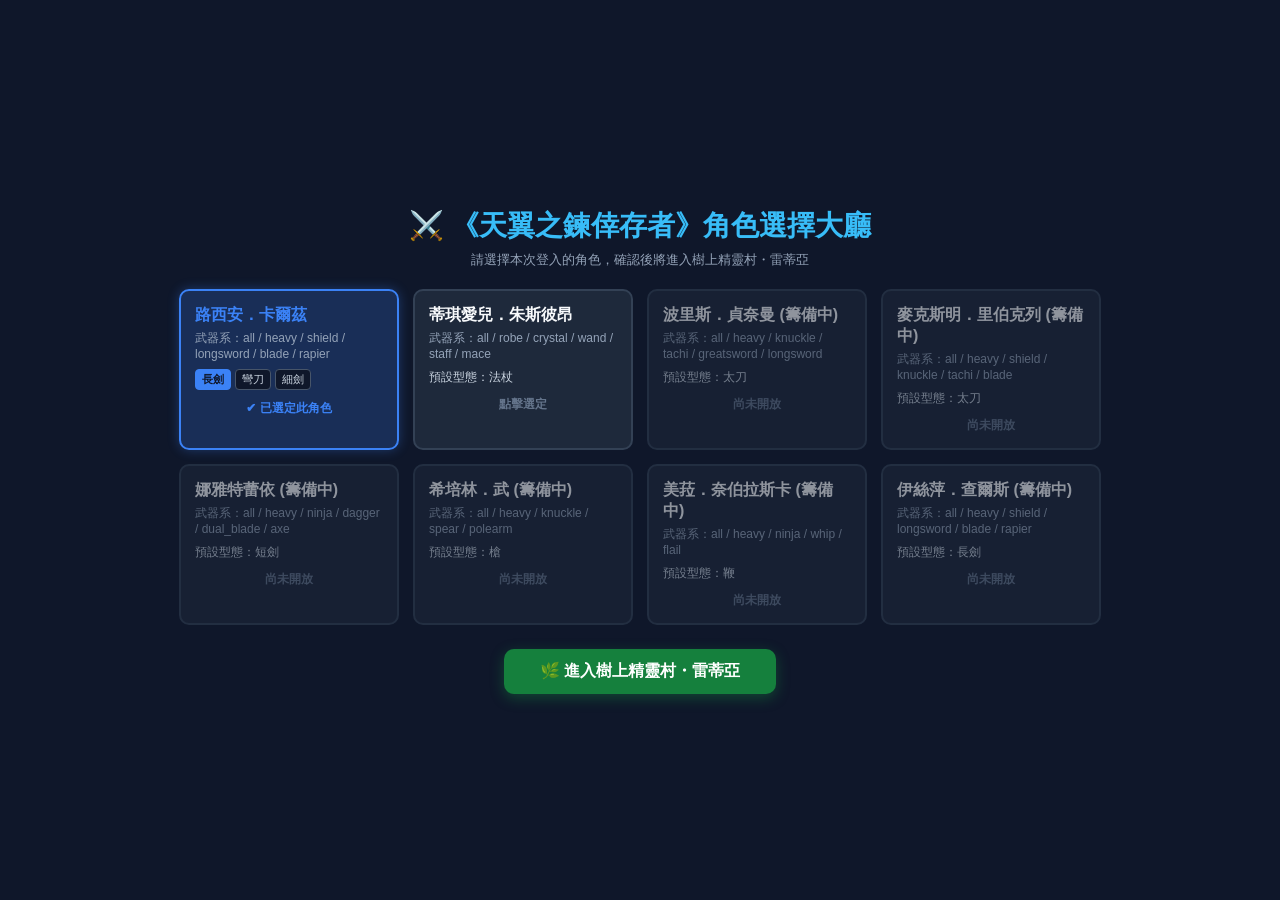
==== index.html @ c891e2d1 "feat(v3.1): 雷蒂亞NPC正名對齊、背包排序與販賣、BGM輪播及DOT修復" ====
<!DOCTYPE html>
<html lang="zh-Hant">
<head>
  <meta charset="UTF-8" />
  <meta name="viewport" content="width=device-width, initial-scale=1.0" />
  <title>天翼之鍊倖存者</title>
  <style>
    * { box-sizing: border-box; margin: 0; padding: 0; font-family: "Microsoft JhengHei", sans-serif; user-select: none; }
    body { background: #0f172a; color: #f8fafc; overflow: hidden; }
    canvas { display: block; }
    #hud { position: fixed; top: 12px; left: 12px; right: 12px; display: flex; justify-content: space-between; pointer-events: none; z-index: 10; }
    .hud-box { background: rgba(15, 23, 42, 0.85); border: 1px solid #475569; border-radius: 10px; padding: 8px 12px; }
    #banner { position: fixed; top: 82px; left: 50%; transform: translateX(-50%); background: rgba(180, 83, 9, 0.94); border: 2px solid #facc15; padding: 8px 20px; border-radius: 999px; font-weight: bold; display: none; z-index: 15; }
    .modal { position: fixed; inset: 0; background: rgba(2, 6, 23, 0.86); display: none; align-items: center; justify-content: center; z-index: 30; }
    .panel { background: #1e293b; border: 2px solid #eab308; border-radius: 14px; padding: 18px; width: min(1040px, 95vw); max-height: 92vh; overflow-y: auto; }
    .lobby-grid { display: grid; grid-template-columns: 1fr 1.15fr 1.15fr; gap: 12px; margin-top: 12px; }
    .lobby-col { background: rgba(15, 23, 42, 0.72); border: 1px solid #334155; border-radius: 10px; padding: 10px; max-height: 58vh; overflow-y: auto; }
    .stat-row, .eq-slot, .bag-item { display: flex; justify-content: space-between; align-items: center; padding: 5px 8px; margin-bottom: 5px; background: rgba(30, 41, 59, 0.8); border-radius: 6px; font-size: 13px; }
    .stat-btn { background: #38bdf8; color: #0f172a; border: none; border-radius: 4px; width: 24px; height: 22px; font-weight: bold; cursor: pointer; }
    .stat-btn:disabled { opacity: 0.35; cursor: not-allowed; }
    .card-grid { display: grid; grid-template-columns: repeat(3, 1fr); gap: 12px; margin-top: 14px; }
    .card { background: #0f172a; border: 2px solid #475569; border-radius: 12px; padding: 14px; cursor: pointer; transition: 0.15s; }
    .card:hover { border-color: #facc15; transform: translateY(-3px); }
    .card-key { font-size: 11px; color: #facc15; margin-bottom: 4px; }
    .card-title { font-size: 15px; font-weight: bold; color: #fef08a; margin-bottom: 6px; }
    .card-desc { font-size: 12px; color: #cbd5e1; line-height: 1.5; }
    .card-tag { margin-top: 8px; font-size: 11px; color: #38bdf8; }
    .status-grid { display: grid; grid-template-columns: minmax(0, 1fr) minmax(0, 1fr); gap: 12px; margin-top: 10px; }
    .status-sec { background: rgba(15, 23, 42, 0.78); border: 1px solid #334155; border-radius: 10px; padding: 10px; font-size: 13px; line-height: 1.6; min-width: 0; overflow: hidden; }
  </style>
</head>
<body>
    <!-- ==================== 1. 登入與角色選擇頁面 (town/login.js) ==================== -->
<div id="login-select-view" style="display:none;position:fixed;inset:0;background:#0f172a;z-index:900;flex-direction:column;align-items:center;justify-content:center;color:#f8fafc;">
  <h1 style="font-size:28px;color:#38bdf8;margin-bottom:6px;">⚔️ 《天翼之鍊倖存者》角色選擇大廳</h1>
  <p style="font-size:13px;color:#94a3b8;margin-bottom:20px;">請選擇本次登入的角色，確認後將進入樹上精靈村・雷蒂亞</p>
  <div id="login-char-grid" style="display:flex;gap:14px;flex-wrap:wrap;justify-content:center;max-width:960px;"></div>
  <button onclick="confirmEnterTownFromLogin()" style="margin-top:24px;padding:12px 36px;font-size:16px;font-weight:bold;background:#15803d;color:#fff;border:none;border-radius:10px;cursor:pointer;box-shadow:0 4px 14px rgba(21,128,61,0.45);">
      🌿 進入樹上精靈村・雷蒂亞
  </button>
</div>

<!-- ==================== 2. 樹上精靈村・雷蒂亞互動舞台 (town/town.js) ==================== -->
<div id="town-clad-view" style="display:none;position:fixed;inset:0;background:#0b1120;z-index:850;flex-direction:column;align-items:center;justify-content:center;">
  <div id="town-header-status" style="width:100%;max-width:1280px;padding:10px 16px;background:#1e293b;border-bottom:1px solid #334155;color:#f8fafc;font-size:14px;display:flex;align-items:center;flex-wrap:wrap;"></div>
  <canvas id="town-canvas" width="1280" height="820" style="width:100%;max-width:1280px;max-height:calc(100vh - 52px);background:#14281d;border:1px solid #334155;cursor:pointer;"></canvas>
</div>

<!-- ==================== 3. 傳送門：雙欄關卡出征與難度選擇頁面 (town/stage_select.js) ==================== -->
<div id="stage-select-view" style="display:none;position:fixed;inset:0;background:rgba(9,13,26,0.92);z-index:880;flex-direction:column;align-items:center;justify-content:center;color:#f8fafc;padding:16px;">
  <div style="width:100%;max-width:980px;background:#1e293b;border:2px solid #38bdf8;border-radius:14px;padding:18px;box-shadow:0 12px 36px rgba(0,0,0,0.65);">
      <div style="display:flex;justify-content:space-between;align-items:center;border-bottom:1px solid #334155;padding-bottom:10px;margin-bottom:12px;">
          <div style="display:flex;align-items:center;gap:12px;">
              <h2 style="margin:0;font-size:20px;color:#38bdf8;">🌌 雷蒂亞精靈傳送門 — 遠征地圖</h2>
              <span id="stage-player-summary" style="font-size:13px;color:#cbd5e1;background:#0f172a;padding:4px 12px;border-radius:99px;border:1px solid #334155;"></span>
          </div>
          <button onclick="closeStageSelectPage()" style="padding:6px 14px;background:#334155;color:#fff;border:none;border-radius:8px;cursor:pointer;font-weight:bold;">⬅ 返回雷蒂亞村莊</button>
      </div>
      <div style="display:flex;gap:16px;min-height:440px;max-height:74vh;">
          <!-- 左側：關卡清單 -->
          <div id="stage-cards-container" style="width:300px;flex-shrink:0;display:flex;flex-direction:column;gap:8px;overflow-y:auto;padding-right:4px;"></div>
          <!-- 右側：關卡詳細情報與 4 階難度按鈕 -->
          <div id="stage-detail-panel" style="flex:1;background:#0f172a;border:1px solid #334155;border-radius:12px;padding:16px;display:flex;flex-direction:column;justify-content:space-between;overflow-y:auto;"></div>
      </div>
  </div>
</div>

<!-- ==================== 4. 通用 NPC 互動視窗容器 (npc/npc_*.js 共用) ==================== -->
<div id="npc-modal-overlay" style="display:none;position:fixed;inset:0;background:rgba(0,0,0,0.72);z-index:950;align-items:center;justify-content:center;padding:16px;">
  <div id="npc-modal-box" style="width:100%;max-width:720px;background:#0f172a;border:2px solid #facc15;border-radius:12px;padding:18px;color:#f8fafc;box-shadow:0 10px 30px rgba(0,0,0,0.6);"></div>
</div>

  <canvas id="gameCanvas"></canvas>
  <div id="hud">
    <div class="hud-box"></div>
    <div class="hud-box" style="text-align:right;font-size:13px;line-height:1.5;">
      <div id="timeText" style="font-size:18px;font-weight:bold;color:#fde047;">00:00</div>
      <div>擊殺：<strong id="killText">0</strong> ｜ 連擊：<strong id="comboText">0</strong></div>
      <div style="font-size:11px;color:#94a3b8;">[ESC/P]角色狀態 [L]升級 [B]精英王 [G]狂暴王 [T]+1分</div>
    </div>
  </div>
  <div id="banner"></div>
  <!-- 卡雷德準備大廳 -->
  <div id="lobbyModal" class="modal" style="display:flex;">
    <div class="panel">
      <h2 style="color:#fde047;text-align:center;">⚔ TW倖存者 — 卡雷德準備大廳（V2.9）</h2>
      <div id="lobbyHeader" style="text-align:center;font-size:13px;color:#cbd5e1;margin-top:6px;"></div>
      <div style="display:flex;flex-wrap:wrap;justify-content:center;gap:6px;margin-top:8px;">
        <button class="stat-btn" style="width:auto;padding:4px 10px;background:#64748b;color:#fff;" onclick="resetStats()">🔄 洗點</button>
        <button class="stat-btn" style="width:auto;padding:4px 10px;" onclick="debugAddExp()">[測試]+1級＆Seed</button>
        <button class="stat-btn" style="width:auto;padding:4px 10px;background:#a855f7;color:#fff;" onclick="debugDropLoot()">[測試]掉落5件裝備</button>
        <button class="stat-btn" style="width:auto;padding:4px 10px;background:#ef4444;color:#fff;" onclick="hardResetSave()">🗑 重置存檔</button>
        <button class="stat-btn" style="width:auto;padding:4px 10px;background:#facc15;" onclick="debugMaxLv60()">⚡ [測試]一鍵255等</button>
        <button class="stat-btn" style="width:auto;padding:4px 10px;background:#22c55e;" onclick="toggleCharDetailModal(true)">📊 角色詳細資訊</button>
      </div>
      <div class="lobby-grid">
        <div class="lobby-col"><h3 style="color:#38bdf8;margin-bottom:8px;">📊 七大素質配點</h3><div id="statRows"></div></div>
        <div class="lobby-col"><h3 style="color:#4ade80;margin-bottom:8px;">🛡 8 格裝備與紙娃娃</h3><div id="lobbyPreview"></div></div>
        <div class="lobby-col">
          <div style="display:flex;justify-content:space-between;align-items:center;margin-bottom:8px;">
            <h3 style="color:#facc15;">🔍 鑑定工坊與背包</h3>
            <button class="stat-btn" style="width:auto;padding:3px 8px;background:#eab308;" onclick="identifyAllItems()">✨ 一鍵全部鑑定</button>
          </div>
          <div id="bagList"></div>
        </div>
      </div>
      <div style="text-align:center;margin-top:14px;">
        <button class="stat-btn" style="width:220px;height:38px;font-size:16px;background:#ef4444;color:#fff;" onclick="startBattle()">🔥 出發冒險</button>
      </div>
    </div>
  </div>

   <!-- 升級選卡視窗 -->
   <div id="levelModal" class="modal">
    <div class="panel" style="max-width:780px;">
      <h2 style="color:#fde047;text-align:center;">✨ 選擇強化</h2>
      <div id="modalSub" style="text-align:center;font-size:13px;color:#94a3b8;margin-top:4px;">點擊一張卡片，或按鍵盤 1 / 2 / 3</div>
      <div id="cardContainer" class="card-grid"></div>
      <div style="text-align:center;margin-top:14px;">
        <button id="rerollCardBtn" onclick="rerollUpgradeChoices()" style="padding:7px 18px;font-size:13px;font-weight:bold;background:#1e293b;color:#fde047;border:1.5px solid #eab308;border-radius:8px;cursor:pointer;">
          🎲 刷新卡片（30 Seed｜剩餘 3 次）
        </button>
      </div>
    </div>
  </div>

  <!-- 角色詳細資訊視窗 -->
  <div id="charDetailModal" class="modal">
    <div class="panel" style="max-width:760px;">
      <h2 style="color:#fde047;text-align:center;">📊 角色完整素質與公式明細</h2>
      <div id="charDetailContent" class="status-grid"></div>
      <div style="text-align:center;margin-top:12px;">
        <button class="stat-btn" style="width:140px;height:32px;" onclick="toggleCharDetailModal(false)">關閉視窗</button>
      </div>
    </div>
  </div>
  <!-- ESC 暫停狀態面板 -->
  <div id="pauseModal" class="modal">
    <div class="panel" style="max-width:860px;">
      <h2 style="color:#fde047;text-align:center;">⏸ 遊戲暫停 — 角色即時狀態</h2>
      <div id="pauseContent" class="status-grid"></div>
      <div style="text-align:center;margin-top:14px;">
        <button class="stat-btn" style="width:180px;height:34px;background:#22c55e;" onclick="togglePause()">繼續戰鬥 (ESC / P)</button>
      </div>
    </div>
  </div>

  <!-- 結算視窗 -->
  <div id="endModal" class="modal">
    <div class="panel" style="max-width:520px;text-align:center;">
      <h2 id="endTitle" style="color:#fde047;">天翼斷裂</h2>
      <div id="endSummary" style="margin:14px 0;font-size:14px;line-height:1.7;"></div>
      <button class="stat-btn" style="width:160px;height:36px;background:#38bdf8;" onclick="location.reload()">返回準備大廳</button>
    </div>
  </div>

      <!-- ==================== 1. 靜態資料庫 (data/) ==================== -->
      <script src="data/characters.js"></script>
      <script src="data/raw_tw_skills.js"></script>
      <script src="data/town_raidia.js"></script>
      <script src="data/weapons/item_weapon_swords.js"></script>
      <script src="data/weapons/item_weapon_heavy.js"></script>
      <script src="data/weapons/item_weapon_light.js"></script>
      <script src="data/weapons/item_weapon_magic.js"></script>
      <script src="data/weapons/item_weapons.js"></script>
      <script src="data/armors/armor_body.js"></script>
      <script src="data/armors/armor_parts.js"></script>
      <script src="data/armors/armor_sub.js"></script>
      <script src="data/armors/armor_special.js"></script>
      <script src="data/armors/armor_wings.js"></script>
      <script src="data/armors/item_armors.js"></script>
      <script src="data/item_sets.js"></script>
      <script src="data/item_event.js"></script>
      <script src="data/item_consumable.js"></script>
  
      <!-- ==================== 2. 技能卡池資料庫 (skills/) ==================== -->
      <script src="skills/skill_common.js"></script>
      <script src="skills/skill_tichiel.js"></script>
      <script src="skills/skill_lucien.js"></script>
  
      <!-- ==================== 3. 系統引擎層 (systems/) ==================== -->
      <script src="systems/equip.js"></script>
      <script src="systems/ui_battle.js"></script>
  
       <!-- ==================== 4. 局內核心戰鬥與存檔引擎 (core/) ==================== -->
       <script src="core/audio.js"></script>
       <script src="core/save.js"></script>
       <script src="core/resonance.js"></script>
       <script src="core/combat.js"></script>
       <script src="core/skill_exec.js"></script>
       <script src="core/render.js"></script>
       <script src="core/sandbox.js"></script>
       <script src="core/game.js"></script>
   
             <!-- ==================== 5. 局外城鎮、選角、選關與獨立 NPC (town/) ==================== -->
      <script src="town/town.js"></script>
      <script src="town/login.js"></script>
      <script src="town/stage_select.js"></script>
      <script src="town/NPC/npc_aizuwen.js"></script>
      <script src="town/NPC/npc_kalipa.js"></script>
      <script src="town/NPC/npc_qiedeluo.js"></script>
      <script src="town/NPC/npc_feiya.js"></script> 
       <script>
         window.addEventListener('load', () => {
             const oldLobby = document.getElementById('lobbyModal');
             if (oldLobby) oldLobby.style.display = 'none';
             const sbBtn = document.getElementById('btnEnterSandbox');
             if (sbBtn) sbBtn.style.display = 'none';
             if (typeof openLoginSelectScreen === 'function') {
                 openLoginSelectScreen();
             }
             if (typeof AudioManager !== 'undefined') {
    AudioManager.play('char_select');
}
         });
     </script>
</body>
</html>
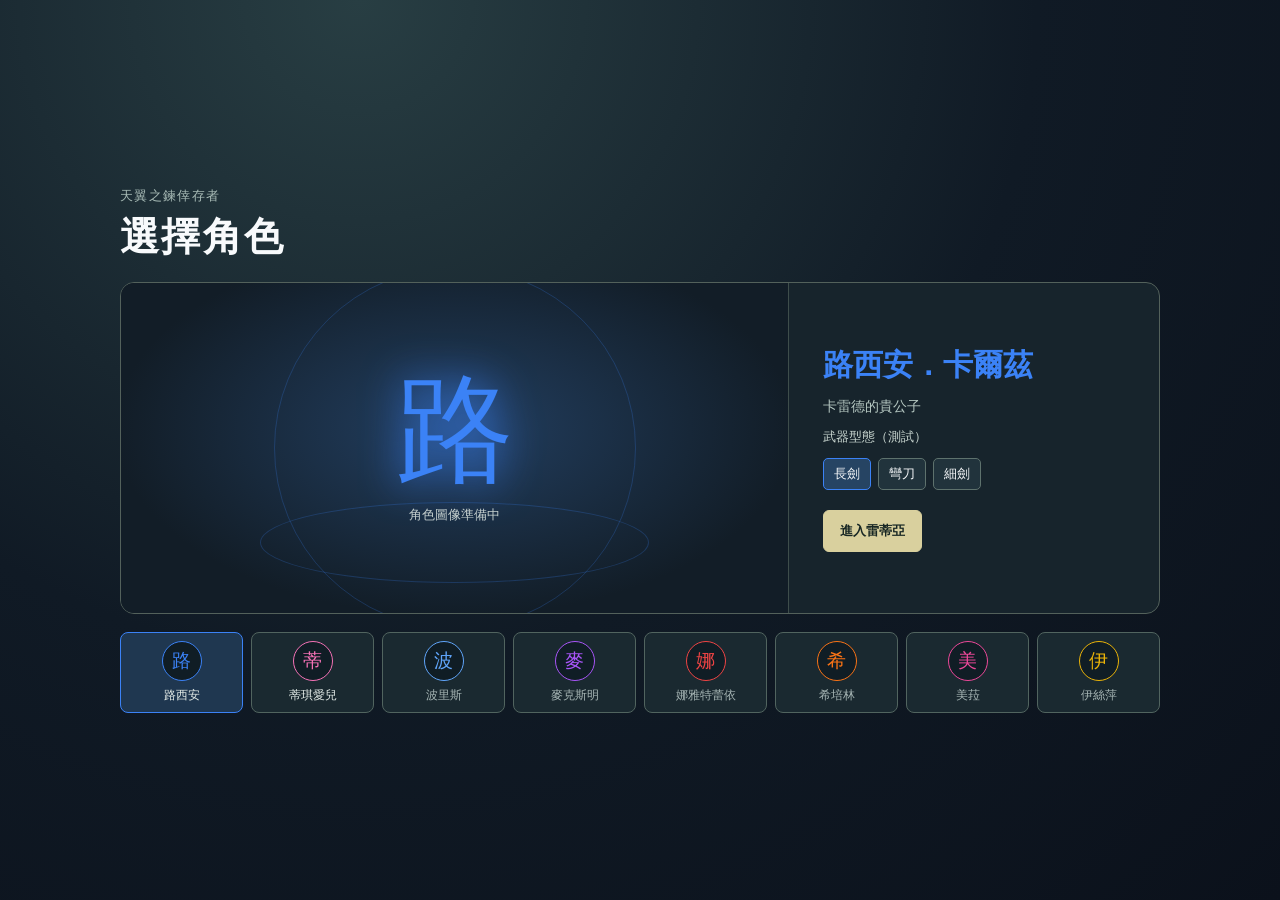
==== commit 0ca6e61e: "feat(V3.1.5)已知BUG清除，優化運算邏輯" ====
--- a/index.html
+++ b/index.html
@@ -13,8 +13,6 @@
     #banner { position: fixed; top: 82px; left: 50%; transform: translateX(-50%); background: rgba(180, 83, 9, 0.94); border: 2px solid #facc15; padding: 8px 20px; border-radius: 999px; font-weight: bold; display: none; z-index: 15; }
     .modal { position: fixed; inset: 0; background: rgba(2, 6, 23, 0.86); display: none; align-items: center; justify-content: center; z-index: 30; }
     .panel { background: #1e293b; border: 2px solid #eab308; border-radius: 14px; padding: 18px; width: min(1040px, 95vw); max-height: 92vh; overflow-y: auto; }
-    .lobby-grid { display: grid; grid-template-columns: 1fr 1.15fr 1.15fr; gap: 12px; margin-top: 12px; }
-    .lobby-col { background: rgba(15, 23, 42, 0.72); border: 1px solid #334155; border-radius: 10px; padding: 10px; max-height: 58vh; overflow-y: auto; }
     .stat-row, .eq-slot, .bag-item { display: flex; justify-content: space-between; align-items: center; padding: 5px 8px; margin-bottom: 5px; background: rgba(30, 41, 59, 0.8); border-radius: 6px; font-size: 13px; }
     .stat-btn { background: #38bdf8; color: #0f172a; border: none; border-radius: 4px; width: 24px; height: 22px; font-weight: bold; cursor: pointer; }
     .stat-btn:disabled { opacity: 0.35; cursor: not-allowed; }
@@ -27,17 +25,81 @@
     .card-tag { margin-top: 8px; font-size: 11px; color: #38bdf8; }
     .status-grid { display: grid; grid-template-columns: minmax(0, 1fr) minmax(0, 1fr); gap: 12px; margin-top: 10px; }
     .status-sec { background: rgba(15, 23, 42, 0.78); border: 1px solid #334155; border-radius: 10px; padding: 10px; font-size: 13px; line-height: 1.6; min-width: 0; overflow: hidden; }
+    #login-select-view { display: none; position: fixed; inset: 0; z-index: 900; overflow: auto; padding: clamp(16px, 4vw, 44px); background: radial-gradient(ellipse at 28% 0%, #283e43, #101a25 52%, #0b111b); }
+    .login-layout { width: min(1040px, 100%); margin: auto; display: grid; gap: 18px; }
+    .login-layout h1 { font-size: clamp(25px, 4vw, 39px); letter-spacing: .06em; }
+    .login-game-title { margin-bottom: 5px; color: #a7bab5; font-size: 13px; letter-spacing: .1em; }
+    .login-showcase { display: grid; grid-template-columns: minmax(0, 1.8fr) minmax(246px, 1fr); overflow: hidden; border: 1px solid #53615b; border-radius: 14px; background: #17242c; }
+    .login-stage { position: relative; display: grid; place-items: center; isolation: isolate; overflow: hidden; min-height: 330px; color: var(--character-accent, #60a5fa); background: radial-gradient(ellipse at 50% 44%, color-mix(in srgb, currentColor 23%, #1b2b35), #121d27 72%); }
+    .login-stage::before, .login-stage::after { content: ""; position: absolute; z-index: -1; border: 1px solid currentColor; opacity: .23; pointer-events: none; }
+    .login-stage::before { width: min(65%, 360px); aspect-ratio: 1; border-radius: 50%; }
+    .login-stage::after { width: 58%; height: 24%; bottom: 9%; border-radius: 50%; }
+    .login-stage canvas, .login-stage img { position: absolute; inset: 0; width: 100%; height: 100%; object-fit: contain; }
+    .login-stage img { padding: 24px; pointer-events: none; }
+    .login-stage [hidden], .login-pagination[hidden] { display: none; }
+    .login-placeholder { text-align: center; }
+    .login-placeholder-symbol { display: block; font-family: Georgia, "Microsoft JhengHei", serif; font-size: clamp(56px, 12vw, 118px); line-height: 1; text-shadow: 0 0 40px currentColor; }
+    .login-placeholder p { margin-top: 16px; color: #c4cfce; font-size: 13px; }
+    .login-character-info { display: flex; flex-direction: column; align-items: flex-start; justify-content: center; gap: 12px; min-width: 0; padding: clamp(18px, 4vw, 34px); border-left: 1px solid #3e4d4b; }
+    .login-character-info h2 { font-size: clamp(21px, 3vw, 30px); color: var(--character-accent, #f8fafc); }
+    .login-character-title { color: #b6c8c2; font-size: 14px; }
+    .login-variant-label { color: #c9d6d0; font-size: 13px; }
+    .login-variants { display: flex; flex-wrap: wrap; gap: 7px; }
+    .login-variant, .login-pagination button { padding: 6px 10px; border: 1px solid #5e726d; border-radius: 5px; background: #21333c; color: #f8fafc; cursor: pointer; }
+    .login-variant[aria-pressed="true"] { border-color: var(--character-accent); background: color-mix(in srgb, var(--character-accent) 21%, #21333c); }
+    #login-enter-town { margin-top: 8px; padding: 11px 16px; border: 1px solid #d9d09e; border-radius: 6px; background: #d9d09e; color: #182724; font-weight: bold; cursor: pointer; }
+    #login-enter-town:disabled, .login-pagination button:disabled { opacity: .55; cursor: default; }
+    .login-roster { display: grid; grid-template-columns: repeat(8, minmax(0, 1fr)); gap: 8px; }
+    .login-roster-button { display: grid; justify-items: center; align-content: start; gap: 6px; min-width: 0; padding: 8px 4px; border: 1px solid #51645f; border-radius: 8px; background: #1a2930; color: #e4ece8; text-align: center; cursor: pointer; }
+    .login-roster-button:hover, .login-roster-button[aria-pressed="true"] { border-color: var(--roster-accent); background: color-mix(in srgb, var(--roster-accent) 16%, #1a2930); }
+    .login-roster-button[data-locked="true"] { color: #a6b5b4; }
+    .login-avatar { position: relative; display: grid; place-items: center; width: 40px; aspect-ratio: 1; overflow: hidden; border: 1px solid currentColor; border-radius: 50%; color: var(--roster-accent); background: #101d25; font-size: 19px; }
+    .login-avatar img { position: absolute; inset: 0; width: 100%; height: 100%; object-fit: cover; }
+    .login-roster-name { font-size: 12px; overflow-wrap: anywhere; }
+    .login-pagination { display: flex; justify-content: center; align-items: center; gap: 12px; color: #c4d2cb; font-size: 13px; }
+    .login-layout button:focus-visible { outline: 2px solid #f7eab5; outline-offset: 3px; }
+    @media (max-width: 680px) {
+      .login-showcase { grid-template-columns: 1fr; }
+      .login-stage { min-height: clamp(200px, 42vw, 330px); }
+      .login-character-info { border-left: 0; border-top: 1px solid #3e4d4b; }
+      .login-roster { grid-template-columns: repeat(4, minmax(0, 1fr)); }
+    }
   </style>
 </head>
 <body>
     <!-- ==================== 1. 登入與角色選擇頁面 (town/login.js) ==================== -->
-<div id="login-select-view" style="display:none;position:fixed;inset:0;background:#0f172a;z-index:900;flex-direction:column;align-items:center;justify-content:center;color:#f8fafc;">
-  <h1 style="font-size:28px;color:#38bdf8;margin-bottom:6px;">⚔️ 《天翼之鍊倖存者》角色選擇大廳</h1>
-  <p style="font-size:13px;color:#94a3b8;margin-bottom:20px;">請選擇本次登入的角色，確認後將進入樹上精靈村・雷蒂亞</p>
-  <div id="login-char-grid" style="display:flex;gap:14px;flex-wrap:wrap;justify-content:center;max-width:960px;"></div>
-  <button onclick="confirmEnterTownFromLogin()" style="margin-top:24px;padding:12px 36px;font-size:16px;font-weight:bold;background:#15803d;color:#fff;border:none;border-radius:10px;cursor:pointer;box-shadow:0 4px 14px rgba(21,128,61,0.45);">
-      🌿 進入樹上精靈村・雷蒂亞
-  </button>
+<div id="login-select-view">
+  <main class="login-layout" aria-labelledby="login-heading">
+    <header>
+      <p class="login-game-title">天翼之鍊倖存者</p>
+      <h1 id="login-heading">選擇角色</h1>
+    </header>
+    <section class="login-showcase" id="login-showcase" aria-labelledby="login-character-name">
+      <div class="login-stage">
+        <div class="login-placeholder" id="login-preview-placeholder">
+          <span class="login-placeholder-symbol" id="login-preview-symbol" aria-hidden="true"></span>
+          <p id="login-preview-message">角色圖像準備中</p>
+        </div>
+        <canvas id="login-preview-canvas" width="640" height="350" aria-hidden="true" hidden></canvas>
+        <img id="login-preview-image" alt="" hidden />
+      </div>
+      <div class="login-character-info">
+        <h2 id="login-character-name"></h2>
+        <p class="login-character-title" id="login-character-title"></p>
+        <p class="login-variant-label" id="login-variant-label"></p>
+        <div class="login-variants" id="login-variants" role="group" aria-label="測試用武器型態"></div>
+        <button id="login-enter-town" type="button" onclick="confirmEnterTownFromLogin()">進入雷蒂亞</button>
+      </div>
+    </section>
+    <nav aria-label="角色名單">
+      <div class="login-roster" id="login-char-grid"></div>
+    </nav>
+    <div class="login-pagination" id="login-pagination" hidden>
+      <button id="login-prev-page" type="button" onclick="changeLoginRosterPage(-1)">上一頁</button>
+      <span id="login-page-number" aria-live="polite"></span>
+      <button id="login-next-page" type="button" onclick="changeLoginRosterPage(1)">下一頁</button>
+    </div>
+  </main>
 </div>
 
 <!-- ==================== 2. 樹上精靈村・雷蒂亞互動舞台 (town/town.js) ==================== -->
@@ -80,36 +142,6 @@
     </div>
   </div>
   <div id="banner"></div>
-  <!-- 卡雷德準備大廳 -->
-  <div id="lobbyModal" class="modal" style="display:flex;">
-    <div class="panel">
-      <h2 style="color:#fde047;text-align:center;">⚔ TW倖存者 — 卡雷德準備大廳（V2.9）</h2>
-      <div id="lobbyHeader" style="text-align:center;font-size:13px;color:#cbd5e1;margin-top:6px;"></div>
-      <div style="display:flex;flex-wrap:wrap;justify-content:center;gap:6px;margin-top:8px;">
-        <button class="stat-btn" style="width:auto;padding:4px 10px;background:#64748b;color:#fff;" onclick="resetStats()">🔄 洗點</button>
-        <button class="stat-btn" style="width:auto;padding:4px 10px;" onclick="debugAddExp()">[測試]+1級＆Seed</button>
-        <button class="stat-btn" style="width:auto;padding:4px 10px;background:#a855f7;color:#fff;" onclick="debugDropLoot()">[測試]掉落5件裝備</button>
-        <button class="stat-btn" style="width:auto;padding:4px 10px;background:#ef4444;color:#fff;" onclick="hardResetSave()">🗑 重置存檔</button>
-        <button class="stat-btn" style="width:auto;padding:4px 10px;background:#facc15;" onclick="debugMaxLv60()">⚡ [測試]一鍵255等</button>
-        <button class="stat-btn" style="width:auto;padding:4px 10px;background:#22c55e;" onclick="toggleCharDetailModal(true)">📊 角色詳細資訊</button>
-      </div>
-      <div class="lobby-grid">
-        <div class="lobby-col"><h3 style="color:#38bdf8;margin-bottom:8px;">📊 七大素質配點</h3><div id="statRows"></div></div>
-        <div class="lobby-col"><h3 style="color:#4ade80;margin-bottom:8px;">🛡 8 格裝備與紙娃娃</h3><div id="lobbyPreview"></div></div>
-        <div class="lobby-col">
-          <div style="display:flex;justify-content:space-between;align-items:center;margin-bottom:8px;">
-            <h3 style="color:#facc15;">🔍 鑑定工坊與背包</h3>
-            <button class="stat-btn" style="width:auto;padding:3px 8px;background:#eab308;" onclick="identifyAllItems()">✨ 一鍵全部鑑定</button>
-          </div>
-          <div id="bagList"></div>
-        </div>
-      </div>
-      <div style="text-align:center;margin-top:14px;">
-        <button class="stat-btn" style="width:220px;height:38px;font-size:16px;background:#ef4444;color:#fff;" onclick="startBattle()">🔥 出發冒險</button>
-      </div>
-    </div>
-  </div>
-
    <!-- 升級選卡視窗 -->
    <div id="levelModal" class="modal">
     <div class="panel" style="max-width:780px;">
@@ -124,23 +156,14 @@
     </div>
   </div>
 
-  <!-- 角色詳細資訊視窗 -->
-  <div id="charDetailModal" class="modal">
-    <div class="panel" style="max-width:760px;">
-      <h2 style="color:#fde047;text-align:center;">📊 角色完整素質與公式明細</h2>
-      <div id="charDetailContent" class="status-grid"></div>
-      <div style="text-align:center;margin-top:12px;">
-        <button class="stat-btn" style="width:140px;height:32px;" onclick="toggleCharDetailModal(false)">關閉視窗</button>
-      </div>
-    </div>
-  </div>
   <!-- ESC 暫停狀態面板 -->
   <div id="pauseModal" class="modal">
     <div class="panel" style="max-width:860px;">
       <h2 style="color:#fde047;text-align:center;">⏸ 遊戲暫停 — 角色即時狀態</h2>
       <div id="pauseContent" class="status-grid"></div>
-      <div style="text-align:center;margin-top:14px;">
-        <button class="stat-btn" style="width:180px;height:34px;background:#22c55e;" onclick="togglePause()">繼續戰鬥 (ESC / P)</button>
+      <div style="display:flex;justify-content:center;gap:14px;margin-top:14px;">
+        <button class="stat-btn" style="width:180px;height:36px;background:#22c55e;" onclick="togglePause()">▶ 繼續戰鬥 (ESC / P)</button>
+        <button id="abandonBattleBtn" class="stat-btn" style="width:190px;height:36px;background:#ef4444;color:#fff;" onclick="abandonBattle()">放棄戰鬥（撤退結算）</button>
       </div>
     </div>
   </div>
@@ -150,13 +173,14 @@
     <div class="panel" style="max-width:520px;text-align:center;">
       <h2 id="endTitle" style="color:#fde047;">天翼斷裂</h2>
       <div id="endSummary" style="margin:14px 0;font-size:14px;line-height:1.7;"></div>
-      <button class="stat-btn" style="width:160px;height:36px;background:#38bdf8;" onclick="location.reload()">返回準備大廳</button>
+      <button class="stat-btn" style="width:160px;height:36px;background:#38bdf8;" onclick="location.reload()">返回選角</button>
     </div>
   </div>
 
       <!-- ==================== 1. 靜態資料庫 (data/) ==================== -->
       <script src="data/characters.js"></script>
       <script src="data/raw_tw_skills.js"></script>
+      <script src="data/anims/anim_tichiel.js"></script>
       <script src="data/town_raidia.js"></script>
       <script src="data/weapons/item_weapon_swords.js"></script>
       <script src="data/weapons/item_weapon_heavy.js"></script>
@@ -184,10 +208,15 @@
   
        <!-- ==================== 4. 局內核心戰鬥與存檔引擎 (core/) ==================== -->
        <script src="core/audio.js"></script>
+       <script src="core/sprite_anim.js"></script>
        <script src="core/save.js"></script>
        <script src="core/resonance.js"></script>
        <script src="core/combat.js"></script>
        <script src="core/skill_exec.js"></script>
+       <script src="core/zones.js"></script>
+       <script src="core/projectiles.js"></script>
+       <script src="core/enemies.js"></script>
+       <script src="core/loot.js"></script>
        <script src="core/render.js"></script>
        <script src="core/sandbox.js"></script>
        <script src="core/game.js"></script>
@@ -201,18 +230,7 @@
       <script src="town/NPC/npc_qiedeluo.js"></script>
       <script src="town/NPC/npc_feiya.js"></script> 
        <script>
-         window.addEventListener('load', () => {
-             const oldLobby = document.getElementById('lobbyModal');
-             if (oldLobby) oldLobby.style.display = 'none';
-             const sbBtn = document.getElementById('btnEnterSandbox');
-             if (sbBtn) sbBtn.style.display = 'none';
-             if (typeof openLoginSelectScreen === 'function') {
-                 openLoginSelectScreen();
-             }
-             if (typeof AudioManager !== 'undefined') {
-    AudioManager.play('char_select');
-}
-         });
+         window.addEventListener('load', openLoginSelectScreen);
      </script>
 </body>
 </html>
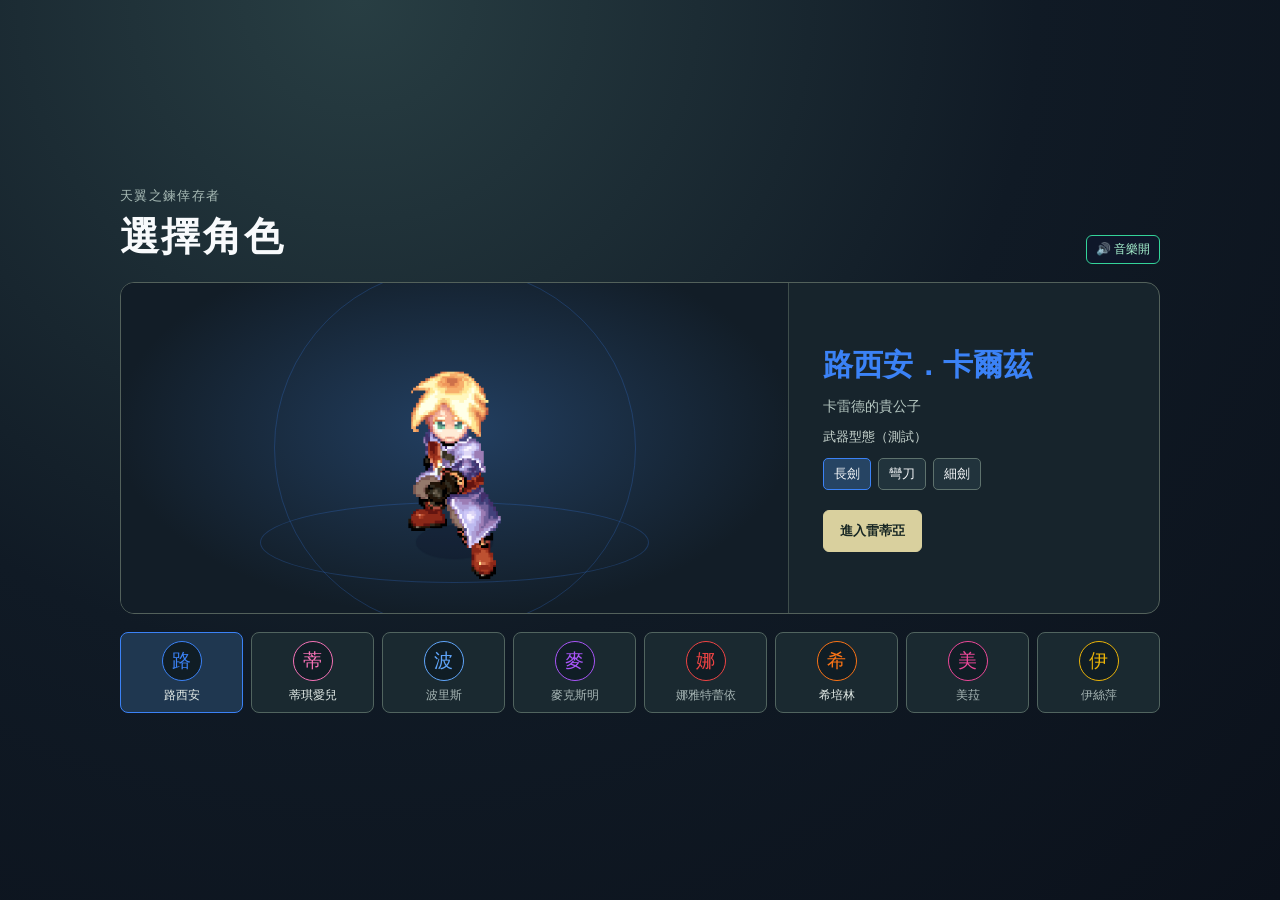
==== commit a7d38ecb: "feat(V3.2)小武實裝，8位角色動圖實裝，已知BUG修復" ====
--- a/index.html
+++ b/index.html
@@ -10,6 +10,8 @@
     canvas { display: block; }
     #hud { position: fixed; top: 12px; left: 12px; right: 12px; display: flex; justify-content: space-between; pointer-events: none; z-index: 10; }
     .hud-box { background: rgba(15, 23, 42, 0.85); border: 1px solid #475569; border-radius: 10px; padding: 8px 12px; }
+    .music-toggle { padding: 5px 9px; border-radius: 6px; border: 1px solid #34d399; background: #0f172a; color: #a7f3d0; font-size: 12px; cursor: pointer; white-space: nowrap; pointer-events: auto; }
+    .music-toggle[aria-pressed="false"] { color: #cbd5e1; border-color: #64748b; }
     #banner { position: fixed; top: 82px; left: 50%; transform: translateX(-50%); background: rgba(180, 83, 9, 0.94); border: 2px solid #facc15; padding: 8px 20px; border-radius: 999px; font-weight: bold; display: none; z-index: 15; }
     .modal { position: fixed; inset: 0; background: rgba(2, 6, 23, 0.86); display: none; align-items: center; justify-content: center; z-index: 30; }
     .panel { background: #1e293b; border: 2px solid #eab308; border-radius: 14px; padding: 18px; width: min(1040px, 95vw); max-height: 92vh; overflow-y: auto; }
@@ -70,9 +72,12 @@
     <!-- ==================== 1. 登入與角色選擇頁面 (town/login.js) ==================== -->
 <div id="login-select-view">
   <main class="login-layout" aria-labelledby="login-heading">
-    <header>
+    <header style="display:flex;justify-content:space-between;align-items:flex-end;gap:8px;">
+      <div>
       <p class="login-game-title">天翼之鍊倖存者</p>
       <h1 id="login-heading">選擇角色</h1>
+      </div>
+      <button type="button" class="music-toggle" data-music-toggle onclick="AudioManager.toggle()">🔊 音樂開</button>
     </header>
     <section class="login-showcase" id="login-showcase" aria-labelledby="login-character-name">
       <div class="login-stage">
@@ -116,7 +121,10 @@
               <h2 style="margin:0;font-size:20px;color:#38bdf8;">🌌 雷蒂亞精靈傳送門 — 遠征地圖</h2>
               <span id="stage-player-summary" style="font-size:13px;color:#cbd5e1;background:#0f172a;padding:4px 12px;border-radius:99px;border:1px solid #334155;"></span>
           </div>
-          <button onclick="closeStageSelectPage()" style="padding:6px 14px;background:#334155;color:#fff;border:none;border-radius:8px;cursor:pointer;font-weight:bold;">⬅ 返回雷蒂亞村莊</button>
+          <div style="display:flex;gap:6px;align-items:center;">
+              <button type="button" class="music-toggle" data-music-toggle onclick="AudioManager.toggle()">🔊 音樂開</button>
+              <button onclick="closeStageSelectPage()" style="padding:6px 14px;background:#334155;color:#fff;border:none;border-radius:8px;cursor:pointer;font-weight:bold;">⬅ 返回雷蒂亞村莊</button>
+          </div>
       </div>
       <div style="display:flex;gap:16px;min-height:440px;max-height:74vh;">
           <!-- 左側：關卡清單 -->
@@ -139,6 +147,7 @@
       <div id="timeText" style="font-size:18px;font-weight:bold;color:#fde047;">00:00</div>
       <div>擊殺：<strong id="killText">0</strong> ｜ 連擊：<strong id="comboText">0</strong></div>
       <div style="font-size:11px;color:#94a3b8;">[ESC/P]角色狀態 [L]升級 [B]精英王 [G]狂暴王 [T]+1分</div>
+      <button type="button" class="music-toggle" data-music-toggle onclick="AudioManager.toggle()">🔊 音樂開</button>
     </div>
   </div>
   <div id="banner"></div>
@@ -162,6 +171,7 @@
       <h2 style="color:#fde047;text-align:center;">⏸ 遊戲暫停 — 角色即時狀態</h2>
       <div id="pauseContent" class="status-grid"></div>
       <div style="display:flex;justify-content:center;gap:14px;margin-top:14px;">
+        <button type="button" class="music-toggle" data-music-toggle onclick="AudioManager.toggle()">🔊 音樂開</button>
         <button class="stat-btn" style="width:180px;height:36px;background:#22c55e;" onclick="togglePause()">▶ 繼續戰鬥 (ESC / P)</button>
         <button id="abandonBattleBtn" class="stat-btn" style="width:190px;height:36px;background:#ef4444;color:#fff;" onclick="abandonBattle()">放棄戰鬥（撤退結算）</button>
       </div>
@@ -173,14 +183,14 @@
     <div class="panel" style="max-width:520px;text-align:center;">
       <h2 id="endTitle" style="color:#fde047;">天翼斷裂</h2>
       <div id="endSummary" style="margin:14px 0;font-size:14px;line-height:1.7;"></div>
-      <button class="stat-btn" style="width:160px;height:36px;background:#38bdf8;" onclick="location.reload()">返回選角</button>
+      <button class="stat-btn" style="width:160px;height:36px;background:#38bdf8;" onclick="returnFromBattleToTown()">返回雷蒂亞</button>
     </div>
   </div>
 
       <!-- ==================== 1. 靜態資料庫 (data/) ==================== -->
       <script src="data/characters.js"></script>
       <script src="data/raw_tw_skills.js"></script>
-      <script src="data/anims/anim_tichiel.js"></script>
+      <script src="data/anims/anim_eight_idle_run.js"></script>
       <script src="data/town_raidia.js"></script>
       <script src="data/weapons/item_weapon_swords.js"></script>
       <script src="data/weapons/item_weapon_heavy.js"></script>
@@ -197,10 +207,11 @@
       <script src="data/item_event.js"></script>
       <script src="data/item_consumable.js"></script>
   
-      <!-- ==================== 2. 技能卡池資料庫 (skills/) ==================== -->
-      <script src="skills/skill_common.js"></script>
-      <script src="skills/skill_tichiel.js"></script>
-      <script src="skills/skill_lucien.js"></script>
+            <!-- ==================== 2. 技能卡池資料庫 (skills/) ==================== -->
+            <script src="skills/skill_common.js"></script>
+            <script src="skills/skill_tichiel.js"></script>
+            <script src="skills/skill_lucien.js"></script>
+            <script src="skills/skill_sivelin.js"></script>     
   
       <!-- ==================== 3. 系統引擎層 (systems/) ==================== -->
       <script src="systems/equip.js"></script>
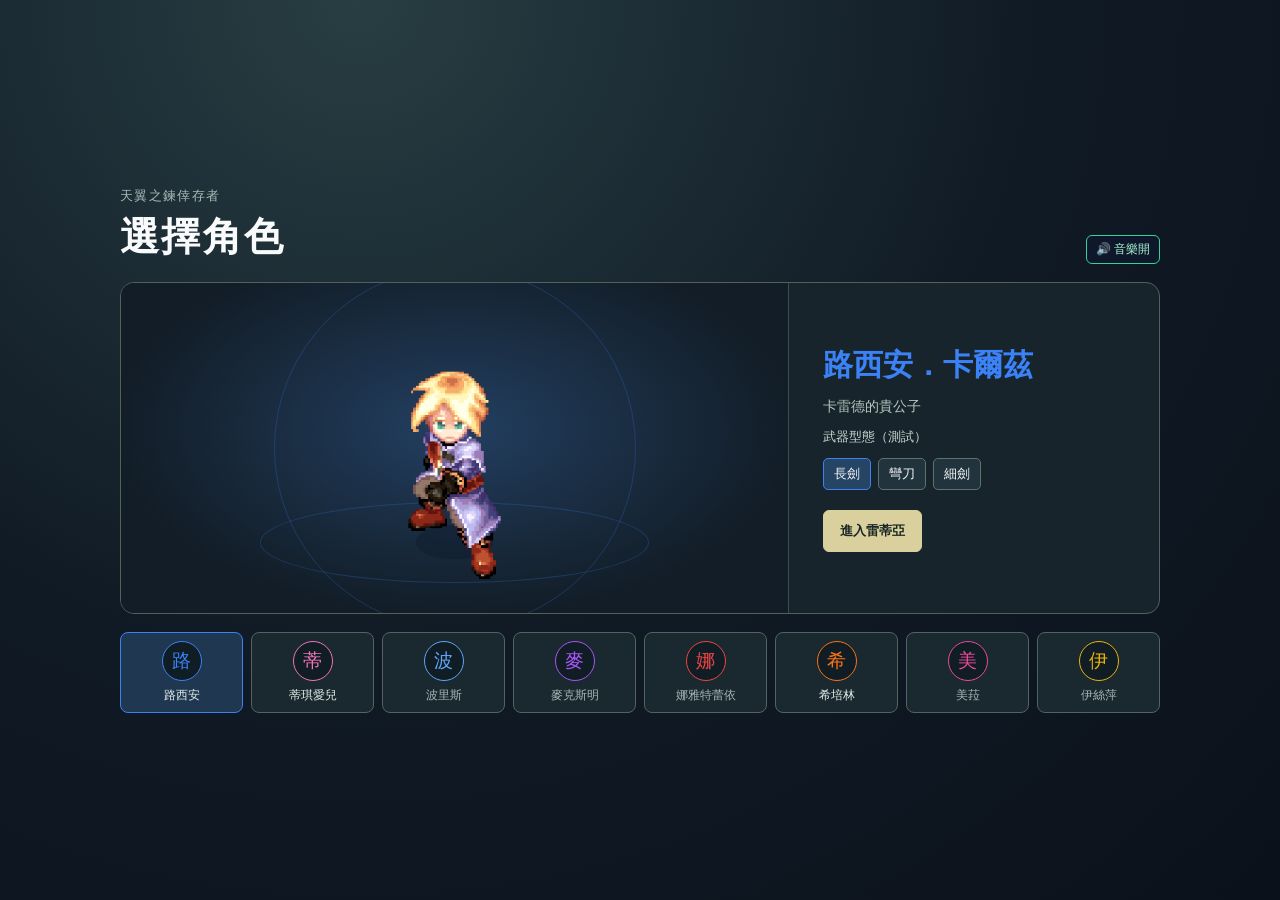
==== commit d7df50f2: "feat(V3.2.1)手機端試裝" ====
--- a/index.html
+++ b/index.html
@@ -2,7 +2,7 @@
 <html lang="zh-Hant">
 <head>
   <meta charset="UTF-8" />
-  <meta name="viewport" content="width=device-width, initial-scale=1.0" />
+  <meta name="viewport" content="width=device-width, initial-scale=1.0, viewport-fit=cover" />
   <title>天翼之鍊倖存者</title>
   <style>
     * { box-sizing: border-box; margin: 0; padding: 0; font-family: "Microsoft JhengHei", sans-serif; user-select: none; }
@@ -67,6 +67,7 @@
       .login-roster { grid-template-columns: repeat(4, minmax(0, 1fr)); }
     }
   </style>
+  <link rel="stylesheet" href="styles/mobile.css" />
 </head>
 <body>
     <!-- ==================== 1. 登入與角色選擇頁面 (town/login.js) ==================== -->
@@ -111,22 +112,23 @@
 <div id="town-clad-view" style="display:none;position:fixed;inset:0;background:#0b1120;z-index:850;flex-direction:column;align-items:center;justify-content:center;">
   <div id="town-header-status" style="width:100%;max-width:1280px;padding:10px 16px;background:#1e293b;border-bottom:1px solid #334155;color:#f8fafc;font-size:14px;display:flex;align-items:center;flex-wrap:wrap;"></div>
   <canvas id="town-canvas" width="1280" height="820" style="width:100%;max-width:1280px;max-height:calc(100vh - 52px);background:#14281d;border:1px solid #334155;cursor:pointer;"></canvas>
+  <button id="mobile-town-interact" class="mobile-action" type="button" hidden></button>
 </div>
 
 <!-- ==================== 3. 傳送門：雙欄關卡出征與難度選擇頁面 (town/stage_select.js) ==================== -->
 <div id="stage-select-view" style="display:none;position:fixed;inset:0;background:rgba(9,13,26,0.92);z-index:880;flex-direction:column;align-items:center;justify-content:center;color:#f8fafc;padding:16px;">
-  <div style="width:100%;max-width:980px;background:#1e293b;border:2px solid #38bdf8;border-radius:14px;padding:18px;box-shadow:0 12px 36px rgba(0,0,0,0.65);">
-      <div style="display:flex;justify-content:space-between;align-items:center;border-bottom:1px solid #334155;padding-bottom:10px;margin-bottom:12px;">
-          <div style="display:flex;align-items:center;gap:12px;">
-              <h2 style="margin:0;font-size:20px;color:#38bdf8;">🌌 雷蒂亞精靈傳送門 — 遠征地圖</h2>
+  <div class="stage-shell" style="width:100%;max-width:980px;background:#1e293b;border:2px solid #38bdf8;border-radius:14px;padding:18px;box-shadow:0 12px 36px rgba(0,0,0,0.65);">
+      <div class="stage-header" style="display:flex;justify-content:space-between;align-items:center;border-bottom:1px solid #334155;padding-bottom:10px;margin-bottom:12px;">
+          <div class="stage-heading" style="display:flex;align-items:center;gap:12px;">
+              <h2 style="margin:0;font-size:20px;color:#38bdf8;">🌌 雷蒂亞精靈傳送門 <span class="stage-header-extra">— 遠征地圖</span></h2>
               <span id="stage-player-summary" style="font-size:13px;color:#cbd5e1;background:#0f172a;padding:4px 12px;border-radius:99px;border:1px solid #334155;"></span>
           </div>
           <div style="display:flex;gap:6px;align-items:center;">
               <button type="button" class="music-toggle" data-music-toggle onclick="AudioManager.toggle()">🔊 音樂開</button>
-              <button onclick="closeStageSelectPage()" style="padding:6px 14px;background:#334155;color:#fff;border:none;border-radius:8px;cursor:pointer;font-weight:bold;">⬅ 返回雷蒂亞村莊</button>
+              <button class="stage-back" type="button" onclick="closeStageSelectPage()" style="padding:6px 14px;background:#334155;color:#fff;border:none;border-radius:8px;cursor:pointer;font-weight:bold;">⬅ 返回雷蒂亞<span class="stage-header-extra">村莊</span></button>
           </div>
       </div>
-      <div style="display:flex;gap:16px;min-height:440px;max-height:74vh;">
+      <div class="stage-body" style="display:flex;gap:16px;min-height:440px;max-height:74vh;">
           <!-- 左側：關卡清單 -->
           <div id="stage-cards-container" style="width:300px;flex-shrink:0;display:flex;flex-direction:column;gap:8px;overflow-y:auto;padding-right:4px;"></div>
           <!-- 右側：關卡詳細情報與 4 階難度按鈕 -->
@@ -146,18 +148,19 @@
     <div class="hud-box" style="text-align:right;font-size:13px;line-height:1.5;">
       <div id="timeText" style="font-size:18px;font-weight:bold;color:#fde047;">00:00</div>
       <div>擊殺：<strong id="killText">0</strong> ｜ 連擊：<strong id="comboText">0</strong></div>
-      <div style="font-size:11px;color:#94a3b8;">[ESC/P]角色狀態 [L]升級 [B]精英王 [G]狂暴王 [T]+1分</div>
+      <div class="battle-keyboard-help" style="font-size:11px;color:#94a3b8;">[ESC/P]角色狀態 [L]升級 [B]精英王 [G]狂暴王 [T]+1分</div>
       <button type="button" class="music-toggle" data-music-toggle onclick="AudioManager.toggle()">🔊 音樂開</button>
+      <button id="mobile-battle-pause" class="mobile-action" type="button" onclick="togglePause()">暫停</button>
     </div>
   </div>
   <div id="banner"></div>
    <!-- 升級選卡視窗 -->
-   <div id="levelModal" class="modal">
+   <div id="levelModal" class="modal" role="dialog" aria-modal="true" aria-labelledby="levelTitle">
     <div class="panel" style="max-width:780px;">
-      <h2 style="color:#fde047;text-align:center;">✨ 選擇強化</h2>
+      <h2 id="levelTitle" style="color:#fde047;text-align:center;">✨ 選擇強化</h2>
       <div id="modalSub" style="text-align:center;font-size:13px;color:#94a3b8;margin-top:4px;">點擊一張卡片，或按鍵盤 1 / 2 / 3</div>
       <div id="cardContainer" class="card-grid"></div>
-      <div style="text-align:center;margin-top:14px;">
+      <div class="level-actions" style="text-align:center;margin-top:14px;">
         <button id="rerollCardBtn" onclick="rerollUpgradeChoices()" style="padding:7px 18px;font-size:13px;font-weight:bold;background:#1e293b;color:#fde047;border:1.5px solid #eab308;border-radius:8px;cursor:pointer;">
           🎲 刷新卡片（30 Seed｜剩餘 3 次）
         </button>
@@ -170,16 +173,21 @@
     <div class="panel" style="max-width:860px;">
       <h2 style="color:#fde047;text-align:center;">⏸ 遊戲暫停 — 角色即時狀態</h2>
       <div id="pauseContent" class="status-grid"></div>
-      <div style="display:flex;justify-content:center;gap:14px;margin-top:14px;">
+      <div class="pause-actions" style="display:flex;justify-content:center;gap:14px;margin-top:14px;">
         <button type="button" class="music-toggle" data-music-toggle onclick="AudioManager.toggle()">🔊 音樂開</button>
-        <button class="stat-btn" style="width:180px;height:36px;background:#22c55e;" onclick="togglePause()">▶ 繼續戰鬥 (ESC / P)</button>
+        <button class="stat-btn" style="width:180px;height:36px;background:#22c55e;" onclick="togglePause()">▶ 繼續戰鬥 <span class="battle-keyboard-help">(ESC / P)</span></button>
         <button id="abandonBattleBtn" class="stat-btn" style="width:190px;height:36px;background:#ef4444;color:#fff;" onclick="abandonBattle()">放棄戰鬥（撤退結算）</button>
       </div>
     </div>
   </div>
 
+  <canvas id="mobile-joystick" aria-hidden="true" hidden></canvas>
+  <div id="mobile-orientation" role="dialog" aria-modal="true" aria-labelledby="mobile-orientation-title" hidden>
+    <div><h2 id="mobile-orientation-title">請將手機橫置遊玩</h2><p>橫放後即可繼續操作。</p></div>
+  </div>
+
   <!-- 結算視窗 -->
-  <div id="endModal" class="modal">
+  <div id="endModal" class="modal" role="dialog" aria-modal="true" aria-labelledby="endTitle">
     <div class="panel" style="max-width:520px;text-align:center;">
       <h2 id="endTitle" style="color:#fde047;">天翼斷裂</h2>
       <div id="endSummary" style="margin:14px 0;font-size:14px;line-height:1.7;"></div>
@@ -230,6 +238,7 @@
        <script src="core/loot.js"></script>
        <script src="core/render.js"></script>
        <script src="core/sandbox.js"></script>
+       <script src="core/mobile_controls.js"></script>
        <script src="core/game.js"></script>
    
              <!-- ==================== 5. 局外城鎮、選角、選關與獨立 NPC (town/) ==================== -->
--- a/styles/mobile.css
+++ b/styles/mobile.css
@@ -0,0 +1,126 @@
+#mobile-battle-pause, #mobile-town-interact, #mobile-orientation, #mobile-joystick, .mobile-skill-help { display: none; }
+.mobile-card-confirm, .stage-first-clear { display: none; }
+
+.mobile-layout {
+  --screen-top: max(8px, env(safe-area-inset-top));
+  --screen-bottom: max(8px, env(safe-area-inset-bottom));
+  --screen-left: max(8px, env(safe-area-inset-left));
+  --screen-right: max(8px, env(safe-area-inset-right));
+}
+.mobile-layout #gameCanvas { width: 100vw; height: 100vh; height: 100dvh; }
+.mobile-layout #gameCanvas, .mobile-layout #town-canvas { touch-action: none; }
+.mobile-layout #mobile-joystick:not([hidden]) {
+  display: block; position: fixed; inset: 0; width: 100vw; height: 100vh; height: 100dvh; pointer-events: none; z-index: 940;
+}
+.mobile-layout #mobile-orientation:not([hidden]) {
+  position: fixed; z-index: 12000; inset: 0; display: grid; place-items: center; padding: 20px;
+  background: rgba(9, 18, 26, .96); text-align: center;
+}
+#mobile-orientation > div { border: 1px solid #52665f; border-radius: 12px; padding: 20px; background: #17242c; }
+#mobile-orientation p { margin-top: 8px; color: #c4d2cb; }
+.mobile-layout .mobile-action {
+  min-height: 44px; padding: 6px 12px; border: 1px solid #668e94; border-radius: 8px;
+  background: #152a35; color: #ecf8fa; font-size: 13px; font-weight: 700; pointer-events: auto;
+}
+.mobile-layout #mobile-battle-pause { display: inline-block; margin-left: 4px; }
+.mobile-layout #mobile-town-interact:not([hidden]) {
+  display: block; position: absolute; bottom: var(--screen-bottom); right: var(--screen-right);
+}
+
+.mobile-layout #login-select-view { padding: var(--screen-top) var(--screen-right) var(--screen-bottom) var(--screen-left); }
+.mobile-layout .login-layout { gap: 8px; }
+.mobile-layout .login-layout h1 { font-size: 22px; }
+.mobile-layout .login-game-title { font-size: 11px; margin-bottom: 2px; }
+.mobile-layout .login-showcase { grid-template-columns: minmax(0, 1.35fr) minmax(170px, 1fr); }
+.mobile-layout .login-stage { min-height: clamp(112px, 45dvh, 250px); }
+.mobile-layout .login-character-info { border-top: 0; border-left: 1px solid #3e4d4b; gap: 5px; padding: 8px 12px; }
+.mobile-layout .login-character-info h2 { font-size: clamp(16px, 3vw, 22px); }
+.mobile-layout .login-character-title { font-size: 11px; }
+.mobile-layout .login-variants { gap: 4px; }
+.mobile-layout .login-variant { min-height: 36px; padding: 4px 8px; }
+.mobile-layout #login-enter-town { min-height: 44px; margin-top: 0; padding: 5px 12px; }
+.mobile-layout .login-roster { grid-template-columns: repeat(8, minmax(0, 1fr)); gap: 4px; }
+.mobile-layout .login-roster-button { min-height: 48px; padding: 4px 2px; gap: 3px; }
+.mobile-layout .login-avatar { width: 23px; font-size: 13px; }
+.mobile-layout .login-roster-name { font-size: 10px; }
+
+.mobile-layout #town-header-status {
+  flex: none; flex-wrap: nowrap !important; gap: 5px; white-space: nowrap; overflow-x: auto;
+  padding: var(--screen-top) var(--screen-right) 4px var(--screen-left) !important;
+}
+.mobile-layout #town-header-status > * { flex: none; }
+.mobile-layout #town-header-status button { min-height: 40px; }
+.mobile-layout #town-header-status .town-training { order: -1; }
+.mobile-layout #town-canvas { flex: 1; min-height: 0; }
+
+.mobile-layout #hud { top: var(--screen-top); left: var(--screen-left); right: var(--screen-right); align-items: flex-start; }
+.mobile-layout #hud .hud-box { padding: 5px 7px; }
+.mobile-layout #hud .hud-box:first-child { width: min(240px, 48vw) !important; pointer-events: none !important; }
+.mobile-layout #hud .hud-box:last-child { display: flex; align-items: center; gap: 5px; max-width: 50vw; }
+.mobile-layout #hudCharName, .mobile-layout #weaponText { overflow: hidden; text-overflow: ellipsis; white-space: nowrap; }
+.mobile-layout #hudCharName { font-size: 11px; }
+.mobile-layout #weaponText { max-width: 43%; }
+.mobile-layout #hud .hud-box:last-child > :nth-child(2), .mobile-layout .battle-keyboard-help { display: none; }
+.mobile-layout #skillList { display: none !important; }
+.mobile-layout #timeText { font-variant-numeric: tabular-nums; font-size: 15px !important; }
+.mobile-layout #banner { top: 65px; max-width: 80vw; padding: 6px 12px; font-size: 12px; pointer-events: none; }
+.mobile-layout #sandboxControlPanel { top: auto !important; bottom: var(--screen-bottom); right: var(--screen-right) !important; }
+.mobile-layout #sandboxControlPanel button, .mobile-layout #sandboxControlPanel select { min-height: 34px; }
+.mobile-layout #sandboxDpsBox { display: none; }
+.mobile-layout .panel, .mobile-layout #npc-modal-box { max-height: calc(100dvh - var(--screen-top) - var(--screen-bottom)); overflow-y: auto; }
+.mobile-layout #npc-modal-box button { min-height: 40px; }
+.mobile-layout #pauseModal .panel { padding: 10px; }
+.mobile-layout #pauseModal h2 { font-size: 17px; }
+.mobile-layout #pauseContent { gap: 7px; }
+.mobile-layout #pauseContent .status-sec { padding: 7px; }
+.mobile-layout #pauseContent .status-sec:nth-child(3), .mobile-layout #pauseContent .status-sec:nth-child(4) { order: -1; }
+.mobile-layout .mobile-skill-help { display: inline; color: #b5c7da; font-size: 11px; font-weight: normal; margin-left: 5px; }
+.mobile-layout .pause-actions { position: sticky; bottom: -10px; flex-wrap: wrap; gap: 5px !important; background: #1e293b; padding: 5px 0; }
+.mobile-layout .pause-actions button { min-height: 44px; width: auto !important; padding-inline: 10px; }
+.mobile-layout [data-skill-detail] { min-height: 44px; }
+.mobile-layout .mobile-skill-detail { padding: 8px; border: 1px solid #526b85; border-radius: 6px; color: #e2e8f0; font-size: 12px; }
+.mobile-layout #skillTooltip { display: none !important; }
+.mobile-layout #levelModal .panel { display: flex; flex-direction: column; overflow: hidden; padding: 10px; }
+.mobile-layout #levelModal .panel h2 { font-size: 17px; }
+.mobile-layout #cardContainer { min-height: 0; overflow-y: auto; gap: 7px; margin-top: 7px; }
+.mobile-layout #levelModal .card { display: flex; flex-direction: column; min-width: 0; gap: 4px; padding: 7px; cursor: default; }
+.mobile-layout #levelModal .card:hover { transform: none; }
+.mobile-layout #levelModal .card-key { display: none; }
+.mobile-layout #levelModal .card-title, .mobile-layout #levelModal .card-tag { margin: 0; }
+.mobile-layout #levelModal .card-tag { padding-bottom: 3px; }
+.mobile-layout .mobile-card-confirm { display: block; min-height: 44px; margin-top: auto; background: #13567a; color: #f1f9ff; border: 1px solid #69b6d8; border-radius: 7px; font-weight: 700; }
+.mobile-layout .level-actions { flex: none; margin-top: 6px !important; }
+.mobile-layout #rerollCardBtn, .mobile-layout #endModal button { min-height: 44px; }
+.mobile-layout #endModal .panel { padding: 12px; }
+.mobile-layout #endTitle { font-size: clamp(18px, 3vw, 23px); }
+.mobile-layout #endSummary { line-height: 1.6 !important; margin: 7px 0 12px !important; }
+
+.mobile-layout #stage-select-view { padding: var(--screen-top) var(--screen-right) var(--screen-bottom) var(--screen-left) !important; }
+.mobile-layout .stage-shell {
+  display: flex; flex-direction: column; padding: 8px !important;
+  max-height: calc(100dvh - var(--screen-top) - var(--screen-bottom));
+}
+.mobile-layout .stage-header { gap: 8px; flex: none; padding-bottom: 5px !important; margin-bottom: 6px !important; }
+.mobile-layout .stage-heading { flex-wrap: wrap; gap: 4px !important; }
+.mobile-layout .stage-heading h2 { font-size: 17px !important; }
+.mobile-layout .stage-header-extra, .mobile-layout .stage-card .stage-card-boss { display: none !important; }
+.mobile-layout .stage-back, .mobile-layout .stage-difficulty, .mobile-layout .stage-launch button { min-height: 44px; }
+.mobile-layout .stage-back { white-space: nowrap; padding: 5px 9px !important; }
+.mobile-layout .stage-body { min-height: 0 !important; max-height: none !important; gap: 8px !important; }
+.mobile-layout #stage-cards-container { width: clamp(122px, 25vw, 190px) !important; }
+.mobile-layout .stage-card { padding: 7px !important; }
+.mobile-layout .stage-card-name { flex-wrap: wrap; gap: 3px; }
+.mobile-layout .stage-card-name > span:nth-child(2) { white-space: nowrap; }
+.mobile-layout #stage-detail-panel { min-width: 0; min-height: 0; padding: 7px !important; overflow: hidden !important; }
+.mobile-layout .stage-details { display: flex; flex-direction: column; min-height: 0; overflow-y: auto; }
+.mobile-layout .stage-details > div { flex: none; margin-bottom: 6px !important; padding: 6px 8px !important; }
+.mobile-layout .stage-intro { order: -2; }
+.mobile-layout .stage-intro h3 { font-size: 17px !important; margin: 2px 0 !important; }
+.mobile-layout .stage-options { order: -1; }
+.mobile-layout .stage-options-label > span:nth-child(2) { display: none; }
+.mobile-layout .stage-difficulty-list { display: grid !important; grid-template-columns: repeat(4, minmax(0, 1fr)); gap: 4px !important; }
+.mobile-layout .stage-difficulty { gap: 2px !important; font-size: 12px !important; padding: 4px 2px !important; }
+.mobile-layout .stage-rates { flex-wrap: wrap; gap: 3px 8px; }
+.mobile-layout .stage-first-clear { display: block; font-size: 11px; color: #fde68a; text-align: right; }
+.mobile-layout .stage-launch { flex: none; padding-top: 5px; }
+.mobile-layout .stage-launch button { padding: 6px 9px !important; font-size: 14px !important; }
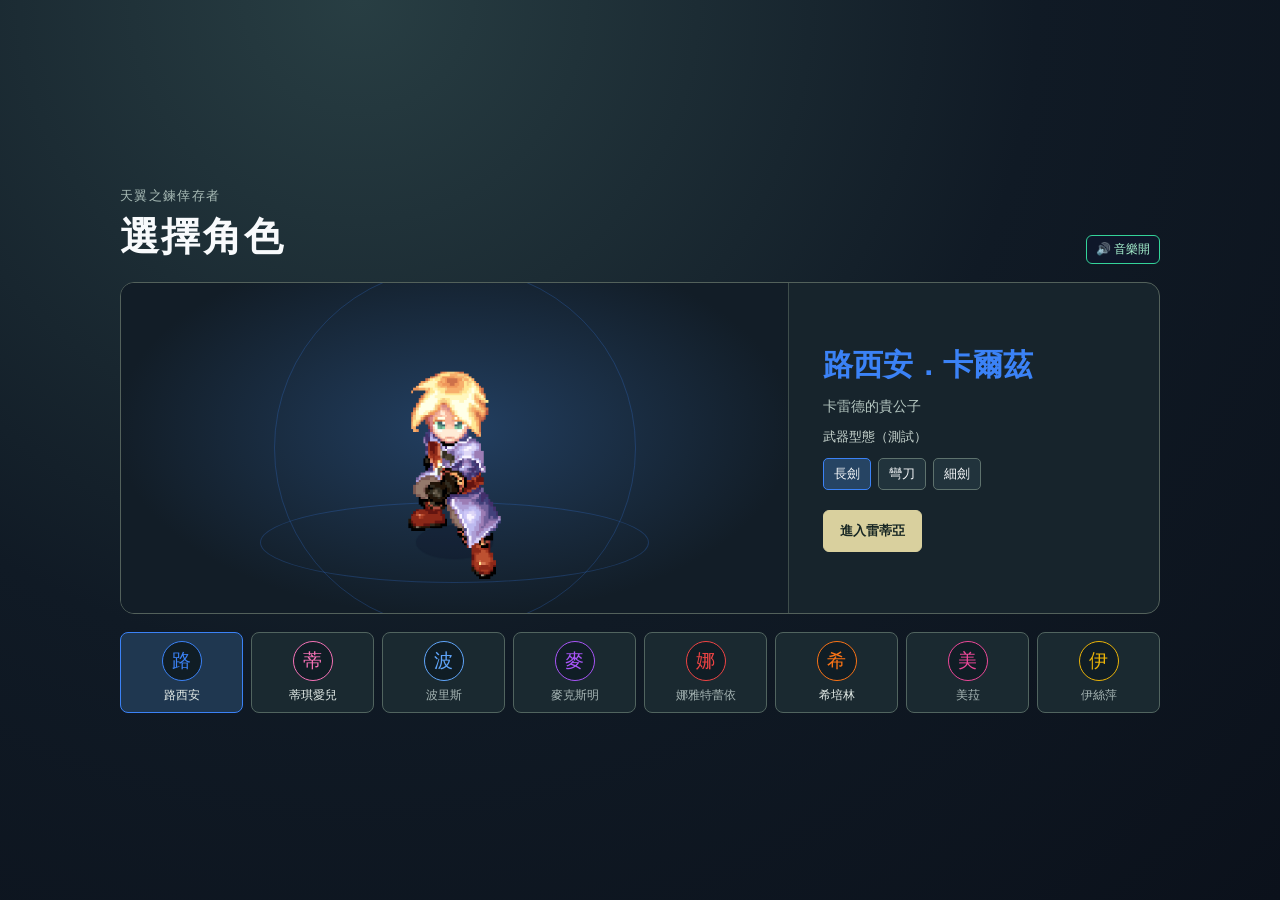
==== commit c9c55875: "feat(V3.2.2)雙版本排版優化，已知BUG排除" ====
--- a/index.html
+++ b/index.html
@@ -68,6 +68,7 @@
     }
   </style>
   <link rel="stylesheet" href="styles/mobile.css" />
+  <link rel="stylesheet" href="styles/scenes.css" />
 </head>
 <body>
     <!-- ==================== 1. 登入與角色選擇頁面 (town/login.js) ==================== -->
@@ -110,7 +111,7 @@
 
 <!-- ==================== 2. 樹上精靈村・雷蒂亞互動舞台 (town/town.js) ==================== -->
 <div id="town-clad-view" style="display:none;position:fixed;inset:0;background:#0b1120;z-index:850;flex-direction:column;align-items:center;justify-content:center;">
-  <div id="town-header-status" style="width:100%;max-width:1280px;padding:10px 16px;background:#1e293b;border-bottom:1px solid #334155;color:#f8fafc;font-size:14px;display:flex;align-items:center;flex-wrap:wrap;"></div>
+  <div id="town-header-status"></div>
   <canvas id="town-canvas" width="1280" height="820" style="width:100%;max-width:1280px;max-height:calc(100vh - 52px);background:#14281d;border:1px solid #334155;cursor:pointer;"></canvas>
   <button id="mobile-town-interact" class="mobile-action" type="button" hidden></button>
 </div>
@@ -185,6 +186,14 @@
   <div id="mobile-orientation" role="dialog" aria-modal="true" aria-labelledby="mobile-orientation-title" hidden>
     <div><h2 id="mobile-orientation-title">請將手機橫置遊玩</h2><p>橫放後即可繼續操作。</p></div>
   </div>
+  <aside id="stage-loading" aria-labelledby="stage-loading-name" hidden>
+    <div class="stage-loading-card">
+      <span id="stage-loading-difficulty"></span>
+      <h2 id="stage-loading-name"></h2>
+      <progress id="stage-loading-progress" max="3" value="0" aria-label="出征載入進度"></progress>
+      <p id="stage-loading-status" role="status"></p>
+    </div>
+  </aside>
 
   <!-- 結算視窗 -->
   <div id="endModal" class="modal" role="dialog" aria-modal="true" aria-labelledby="endTitle">
--- a/styles/mobile.css
+++ b/styles/mobile.css
@@ -23,9 +23,6 @@
   background: #152a35; color: #ecf8fa; font-size: 13px; font-weight: 700; pointer-events: auto;
 }
 .mobile-layout #mobile-battle-pause { display: inline-block; margin-left: 4px; }
-.mobile-layout #mobile-town-interact:not([hidden]) {
-  display: block; position: absolute; bottom: var(--screen-bottom); right: var(--screen-right);
-}
 
 .mobile-layout #login-select-view { padding: var(--screen-top) var(--screen-right) var(--screen-bottom) var(--screen-left); }
 .mobile-layout .login-layout { gap: 8px; }
@@ -44,14 +41,6 @@
 .mobile-layout .login-avatar { width: 23px; font-size: 13px; }
 .mobile-layout .login-roster-name { font-size: 10px; }
 
-.mobile-layout #town-header-status {
-  flex: none; flex-wrap: nowrap !important; gap: 5px; white-space: nowrap; overflow-x: auto;
-  padding: var(--screen-top) var(--screen-right) 4px var(--screen-left) !important;
-}
-.mobile-layout #town-header-status > * { flex: none; }
-.mobile-layout #town-header-status button { min-height: 40px; }
-.mobile-layout #town-header-status .town-training { order: -1; }
-.mobile-layout #town-canvas { flex: 1; min-height: 0; }
 
 .mobile-layout #hud { top: var(--screen-top); left: var(--screen-left); right: var(--screen-right); align-items: flex-start; }
 .mobile-layout #hud .hud-box { padding: 5px 7px; }
--- a/styles/scenes.css
+++ b/styles/scenes.css
@@ -0,0 +1,118 @@
+@font-face {
+  font-family: "Raidia Menu Serif";
+  src: url("../assets/fonts/noto-serif-tc-town-bold.woff2") format("woff2");
+  font-weight: 700;
+  font-display: swap;
+}
+
+#town-clad-view {
+  --town-top: var(--screen-top, 8px);
+  --town-bottom: var(--screen-bottom, 8px);
+  --town-left: var(--screen-left, 8px);
+  --town-right: var(--screen-right, 8px);
+  --town-rail-width: 46px;
+  --town-fold-height: 30px;
+  --town-tile-height: clamp(28px, calc((100dvh - var(--town-top) - var(--town-bottom) - var(--town-fold-height) - 1px) / 7), 42px);
+}
+#town-header-status {
+  position: absolute; z-index: 1; inset: 0; pointer-events: none;
+}
+
+.town-profile {
+  position: absolute; top: var(--town-top); left: var(--town-left);
+  display: flex; align-items: center; gap: 7px; max-width: min(245px, 48vw);
+  padding: 4px 8px 4px 4px; color: #fff4e2;
+  border: 1px solid #a48a62; border-radius: 7px; background: #23273aeb;
+}
+.town-profile img { flex: none; border-radius: 3px; object-fit: cover; }
+.town-profile div { min-width: 0; }
+.town-profile strong, .town-profile span { display: block; white-space: nowrap; overflow: hidden; text-overflow: ellipsis; }
+.town-profile strong { font-size: 13px; }
+.town-profile span { font-size: 12px; color: #e8dbf2; }
+
+.town-rail {
+  position: absolute; top: var(--town-top); right: var(--town-right);
+  display: flex; flex-direction: column; gap: 1px; width: var(--town-rail-width);
+}
+#town-actions {
+  display: grid; clip-path: inset(0); transform-origin: top;
+  transition: clip-path 250ms ease, transform 250ms ease;
+}
+#town-fold[aria-expanded=false] + #town-actions {
+  clip-path: inset(0 0 100%); transform: scaleY(.04);
+}
+.town-rail button {
+  display: grid; place-items: center; width: 100%; height: var(--town-tile-height);
+  position: relative; border: 0; padding: 0; background: transparent; color: #30234e;
+  cursor: pointer; pointer-events: auto; touch-action: manipulation; -webkit-tap-highlight-color: transparent;
+}
+.town-rail button::before, .town-rail button::after {
+  content: ""; position: absolute; inset: 0;
+  clip-path: polygon(10% 0, 90% 0, 100% 15%, 100% 85%, 90% 100%, 10% 100%, 0 85%, 0 15%);
+  background: #33274e;
+}
+.town-rail button::after {
+  inset: 1px; background: linear-gradient(155deg, #cfc3e8, #aa96ca);
+  box-shadow: inset 0 1px #e9dcfa, inset 1px 0 #b5a0d5, inset 0 -2px #7a659d;
+}
+.town-rail button span, .town-fold i { z-index: 1; pointer-events: none; }
+.town-rail button span {
+  writing-mode: vertical-rl; text-orientation: upright;
+  font: 700 clamp(13px, 3.9dvh, 15px)/1 "Raidia Menu Serif", "Songti TC", PMingLiU, serif;
+  white-space: nowrap; text-shadow: 0 1px #e3d7f2;
+}
+.town-rail .town-fold { height: var(--town-fold-height); }
+.town-fold i {
+  border-inline: 7px solid transparent; border-bottom: 9px solid #3c285a;
+  transition: transform 200ms ease;
+}
+.town-fold[aria-expanded=false] i { transform: rotate(180deg); }
+.town-rail button:focus-visible { outline: 2px solid #fff0c8; outline-offset: 1px; z-index: 2; }
+@media (hover: hover) and (pointer: fine) {
+  .town-rail button:hover::after { background: #e4d9f5; box-shadow: inset 0 2px #fff5ff, inset 0 -2px #927cb5; }
+}
+.town-rail button:active::after { background: #e4d9f5; box-shadow: inset 0 2px #fff5ff, inset 0 -2px #927cb5; }
+@media (prefers-reduced-motion: reduce) {
+  #town-actions, .town-fold i { transition: none; }
+}
+
+.mobile-layout #town-canvas { flex: 1; min-height: 0; }
+.mobile-layout #mobile-town-interact:not([hidden]) {
+  display: block; position: absolute; z-index: 2; top: var(--screen-top);
+  right: calc(var(--screen-right) + var(--town-rail-width) + 8px);
+  pointer-events: auto; min-height: 44px; padding-inline: 12px; max-width: 38vw;
+  color: #fbf2d5; border: 1px solid #aa9368; border-radius: 8px;
+  background: linear-gradient(#726044, #433629); box-shadow: inset 0 1px #f3dca743, 0 2px 6px #10140e73;
+}
+.mobile-layout #mobile-town-interact, .mobile-layout #stage-select-view button {
+  touch-action: manipulation; -webkit-tap-highlight-color: transparent;
+}
+.mobile-layout #mobile-town-interact:active, .mobile-layout #stage-select-view button:active { filter: brightness(1.12); }
+
+.town-settings-actions, .town-settings-dev { display: flex; flex-wrap: wrap; align-items: center; gap: 8px; }
+.town-settings-dev { margin-top: 14px; padding-top: 12px; border-top: 1px solid #475569; color: #cbd5e1; }
+.town-settings-actions button, .town-settings-dev button {
+  padding: 6px 12px; color: #f3eafa; background: #302841; border: 1px solid #a68ec6; border-radius: 6px;
+}
+
+#stage-loading {
+  position: fixed; inset: 0; z-index: 1100; display: grid; place-items: center; color: #f8ebc9;
+  background: radial-gradient(ellipse at 50% 47%, #314138, #101b18 72%); padding: 18px;
+}
+#stage-loading[hidden] { display: none; }
+.stage-loading-card {
+  width: min(440px, 100%); border: 1px solid #ad945d; padding: clamp(18px, 6vh, 34px);
+  border-radius: 12px; text-align: center; background: #182520db; box-shadow: 0 14px 48px #070d0a85;
+}
+#stage-loading-difficulty { color: #d7c497; font-size: 13px; }
+#stage-loading-name { margin: 5px 0 18px; font-size: clamp(23px, 5vw, 33px); letter-spacing: .08em; }
+#stage-loading-progress {
+  display: block; width: 100%; height: 11px; margin: 0 auto; appearance: none;
+  overflow: hidden; border: 1px solid #82764b; border-radius: 7px;
+  background: #293930; accent-color: #f0c975;
+}
+#stage-loading-progress::-webkit-progress-bar { background: #293930; }
+#stage-loading-progress::-webkit-progress-value { background: #f0c975; }
+#stage-loading-progress::-moz-progress-bar { background: #f0c975; }
+#stage-loading-status { margin-top: 12px; min-height: 1.5em; font-size: 13px; color: #e5d9b8; }
+.stage-launch-error { margin-bottom: 6px; font-size: 12px; color: #fecaca; }
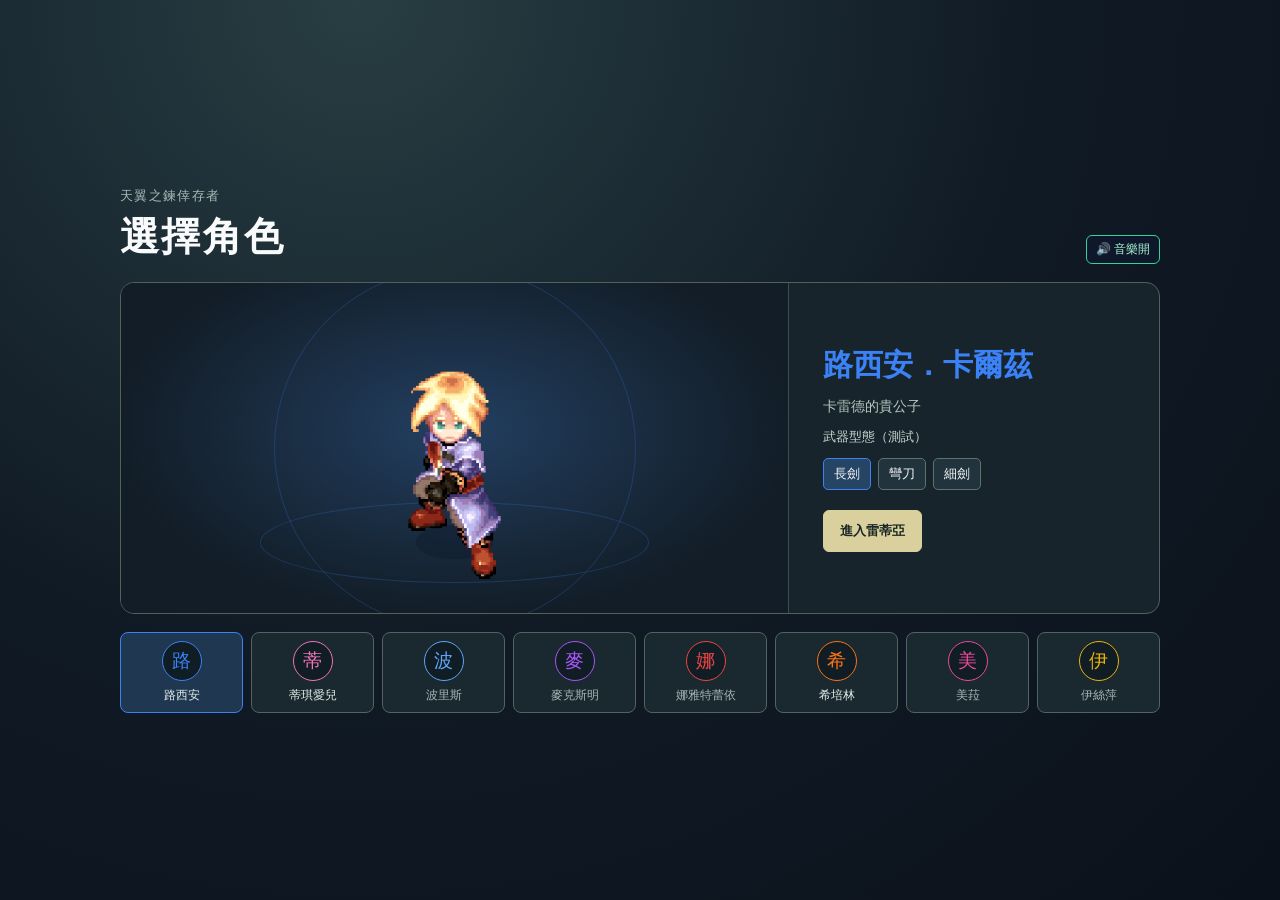
==== commit 3f50a2b1: "feat(V3.2.5)功能按鍵優化，已知BUG排除" ====
--- a/index.html
+++ b/index.html
@@ -139,7 +139,7 @@
 </div>
 
 <!-- ==================== 4. 通用 NPC 互動視窗容器 (npc/npc_*.js 共用) ==================== -->
-<div id="npc-modal-overlay" style="display:none;position:fixed;inset:0;background:rgba(0,0,0,0.72);z-index:950;align-items:center;justify-content:center;padding:16px;">
+<div id="npc-modal-overlay" style="display:none;position:fixed;inset:0;background:rgba(0,0,0,0.72);z-index:950;align-items:center;justify-content:center;">
   <div id="npc-modal-box" style="width:100%;max-width:720px;background:#0f172a;border:2px solid #facc15;border-radius:12px;padding:18px;color:#f8fafc;box-shadow:0 10px 30px rgba(0,0,0,0.6);"></div>
 </div>
 
--- a/styles/mobile.css
+++ b/styles/mobile.css
@@ -56,8 +56,8 @@
 .mobile-layout #sandboxControlPanel { top: auto !important; bottom: var(--screen-bottom); right: var(--screen-right) !important; }
 .mobile-layout #sandboxControlPanel button, .mobile-layout #sandboxControlPanel select { min-height: 34px; }
 .mobile-layout #sandboxDpsBox { display: none; }
-.mobile-layout .panel, .mobile-layout #npc-modal-box { max-height: calc(100dvh - var(--screen-top) - var(--screen-bottom)); overflow-y: auto; }
-.mobile-layout #npc-modal-box button { min-height: 40px; }
+.mobile-layout .panel { max-height: calc(100dvh - var(--screen-top) - var(--screen-bottom)); overflow-y: auto; }
+.mobile-layout #npc-modal-box[data-panel=""] button:not(.town-modal-close) { min-height: 40px; }
 .mobile-layout #pauseModal .panel { padding: 10px; }
 .mobile-layout #pauseModal h2 { font-size: 17px; }
 .mobile-layout #pauseContent { gap: 7px; }
--- a/styles/scenes.css
+++ b/styles/scenes.css
@@ -116,3 +116,158 @@
 #stage-loading-progress::-moz-progress-bar { background: #f0c975; }
 #stage-loading-status { margin-top: 12px; min-height: 1.5em; font-size: 13px; color: #e5d9b8; }
 .stage-launch-error { margin-bottom: 6px; font-size: 12px; color: #fecaca; }
+
+
+#npc-modal-overlay { padding: 16px; }
+#npc-modal-box {
+  display: flex; flex-direction: column; max-height: 100%; min-height: 0; overflow: hidden;
+}
+#npc-modal-body { min-height: 0; overflow: auto; overscroll-behavior: contain; }
+.town-modal-header {
+  display: flex; align-items: center; justify-content: space-between; gap: 8px; flex: none;
+  margin-bottom: 9px; padding-bottom: 7px; border-bottom: 1px solid #645676;
+}
+.town-modal-heading { display: flex; align-items: baseline; flex-wrap: wrap; gap: 3px 8px; min-width: 0; }
+.town-modal-heading strong { font-size: 16px; }
+.town-modal-heading span { color: #c6b5d4; font-size: 12px; overflow-wrap: anywhere; }
+#npc-modal-box .town-modal-close {
+  min-height: 0; height: 34px; width: 36px; flex: none; padding: 0;
+  border: 1px solid #9e87bb; border-radius: 6px; background: #3c2e54; color: #faedff;
+  font-size: 24px; line-height: 1; cursor: pointer; touch-action: manipulation;
+}
+#npc-modal-box:is([data-panel=bag],[data-panel=profile],[data-panel=skills]) {
+  padding: 9px !important; background: #232034 !important; border-width: 1px !important; border-radius: 11px !important;
+}
+#npc-modal-box:is([data-panel=bag],[data-panel=profile],[data-panel=skills]) #npc-modal-body { display: flex; flex-direction: column; overflow: hidden; }
+.town-bag-layout, .town-character-layout, .town-skill-pools { display: grid; min-height: 0; gap: 7px; }
+.town-bag-layout, .town-skill-pools { grid-template-columns: minmax(0,1.05fr) minmax(0,1fr); grid-template-rows: minmax(0,1fr); }
+.town-window-panel {
+  min-width: 0; min-height: 0; padding: 8px; border: 1px solid #635577; border-radius: 7px;
+  background: linear-gradient(150deg,#35304a,#252035); color: #f4e8f9;
+}
+.town-window-panel h3 { font-size: 13px; margin: 0 0 5px; }
+.town-equipment-layout { display: grid; grid-template-columns: minmax(0,1.08fr) minmax(58px,.92fr); gap: 6px; }
+.town-slot-rows { display: grid; grid-auto-rows: 29px; gap: 3px; }
+.town-slot-row {
+  display: grid; grid-template-columns: 24px auto minmax(0,1fr) auto;
+  align-items: center; gap: 4px; padding: 0 3px;
+  border: 1px solid #78668d; border-radius: 5px; background: linear-gradient(105deg,#51436e,#342940);
+  font-size: 11px; white-space: nowrap;
+}
+.town-slot-row strong { min-width: 0; overflow: hidden; text-overflow: ellipsis; font-size: 10px; color: #f5e0ad; }
+.town-slot-row[data-equip-slot=cape] { border-color: #ae8cc7; }
+.town-equip-icon {
+  display: grid; place-items: center; width: 24px; height: 20px; border-radius: 50%;
+  background: #262039; border: 1px solid #8d79a4;
+}
+.town-equip-icon img { width: 18px; height: 18px; object-fit: contain; }
+.town-slot-row:not(:has([data-unequip])) .town-equip-icon img { opacity: .58; }
+.town-paper-doll {
+  display: grid; place-items: center; min-width: 0;
+  border-radius: 6px; border: 1px solid #6c5982;
+  background: radial-gradient(ellipse at center,#463659,#20182d 77%);
+}
+#paperDollCanvas { width: 100%; max-width: 180px; height: auto; object-fit: contain; image-rendering: pixelated; }
+
+.town-inventory-panel, .town-skill-pools .town-window-panel { display: flex; flex-direction: column; gap: 5px; }
+.town-inventory-head, .town-bag-footer { display: flex; align-items: center; justify-content: space-between; gap: 5px; flex: none; }
+.town-inventory-head h3 { margin: 0; white-space: nowrap; }
+.town-inventory-head h3 small { font-size: 10px; font-weight: 400; color: #d9c6e8; }
+.town-bag-filters { display: flex; gap: 4px; }
+#npc-modal-box .town-bag-filter {
+  display: grid; place-items: center; width: 31px; height: 30px; min-height: 0; position: relative; padding: 0;
+  border: 1px solid #85729c; border-radius: 5px; background: #302540; cursor: pointer; touch-action: manipulation;
+}
+.town-bag-filter img { width: 21px; height: 21px; pointer-events: none; }
+#npc-modal-box .town-bag-filter[aria-pressed=true] { background: #5a4676; border-color: #e6c6ff; }
+.town-filter-tip {
+  display: none; position: absolute; right: 0; top: calc(100% + 5px); z-index: 3;
+  pointer-events: none; white-space: nowrap; padding: 5px 7px; border: 1px solid #a889bd;
+  border-radius: 4px; background: #20162d; color: #f4e8f9; font-size: 11px;
+}
+@media (hover:hover) and (pointer:fine) {
+  .town-bag-filter:hover .town-filter-tip, .town-bag-filter:focus-visible .town-filter-tip { display: block; }
+}
+.town-bag-list, .town-skill-list { overflow: auto; overscroll-behavior: contain; min-height: 0; scrollbar-gutter: stable; padding-right: 3px; }
+.town-bag-list { flex: 1 1 auto; max-height: 274px; touch-action: pan-y; }
+.town-bag-list > p { padding: 8px 0; color: #c2b3d4; font-size: 12px; }
+.town-skill-list { max-height: 360px; }
+.town-bag-row { display: flex; gap: 4px; align-items: center; margin-bottom: 3px; min-width: 0; }
+#npc-modal-box .town-bag-item {
+  display: grid; grid-template-columns: 22px minmax(0,1fr) auto; align-items: center; gap: 5px;
+  min-height: 28px; min-width: 0; flex: 1; padding: 2px 5px; text-align: left;
+  background: #221b30; color: #fff0fc; border: 1px solid #625170; border-radius: 5px;
+  cursor: pointer; touch-action: manipulation; -webkit-tap-highlight-color: transparent;
+}
+.town-bag-item img { width: 20px; height: 20px; object-fit: contain; pointer-events: none; }
+.town-bag-item strong, .town-bag-selected { overflow: hidden; text-overflow: ellipsis; white-space: nowrap; }
+.town-bag-item strong { font-size: 12px; }.town-bag-item small { white-space: nowrap; font-size: 10px; color: #cabbd5; }
+#npc-modal-box .town-bag-item[aria-pressed=true] { background: #403052; border-color: #e7d1fa; }
+#npc-modal-box .town-small-button, #npc-modal-box .town-stat-steps button {
+  flex: none; min-height: 24px; padding: 2px 5px; border-radius: 4px; border: 1px solid #8b739f;
+  background: #473558; color: #f9edff; font-size: 11px; white-space: nowrap; touch-action: manipulation; cursor: pointer;
+}
+#npc-modal-box .town-small-button:disabled, #npc-modal-box .town-stat-steps button:disabled { opacity: .48; cursor: default; }
+#npc-modal-box .town-primary-button { color: #241a30; background: #d7bde9; border-color: #f0defc; font-weight: 700; }
+#npc-modal-box .town-bag-sell { color: #f7d79d; background: #4a3030; border-color: #82583c; }
+.town-bag-selected { flex: 1; font-size: 11px; color: #dfcbec; }
+
+.town-character-layout {
+  grid-template-columns: minmax(105px,.72fr) minmax(166px,1.05fr) minmax(200px,1.34fr);
+  grid-template-rows: minmax(0,1fr);
+}
+.town-character-layout .town-window-panel { display: flex; flex-direction: column; }
+.town-character-layout h3, .town-stat-footer { flex: none; }
+.town-stat-rows, .town-combat-stats { min-height: 0; overflow: auto; overscroll-behavior: contain; }
+.town-character-card { display: grid; grid-template-columns: 43px minmax(0,1fr); align-items: center; gap: 6px; }
+.town-character-card img { width: 43px; height: 51px; border-radius: 5px; object-fit: cover; }
+.town-character-card strong, .town-character-card span { display: block; overflow-wrap: anywhere; line-height: 1.25; }
+.town-character-card strong { font-size: 13px; }.town-character-card span { margin-top: 3px; font-size: 11px; color: #d9c5e6; }
+.town-character-id dl { display: grid; grid-template-columns: auto minmax(0,1fr); gap: 4px 7px; margin: 7px 0; font-size: 11px; }
+.town-character-id dd { margin: 0; overflow-wrap: anywhere; }
+.town-character-exp { display: block; font-size: 11px; }
+.town-character-exp progress { display: block; width: 100%; height: 8px; margin-top: 2px; accent-color: #c2a5dd; }
+.town-stat-rows { display: grid; gap: 3px; }
+.town-stat-row {
+  display: flex; align-items: center; justify-content: space-between; gap: 4px; min-width: 0;
+  padding: 2px 3px; border: 1px solid #554766; border-radius: 4px; background: #261e34;
+}
+.town-stat-value { font-size: 11px; white-space: nowrap; }.town-stat-value strong { color: #ffdb9f; }.town-stat-value small { color: #d2bbdf; }
+.town-stat-steps { display: flex; gap: 2px; }
+#npc-modal-box .town-stat-steps button { min-height: 20px; padding: 0 4px; }
+.town-stat-footer, .town-stat-footer > div { display: flex; align-items: center; gap: 3px; }
+.town-stat-footer { justify-content: space-between; flex-wrap: wrap; margin-top: 5px; font-size: 11px; }
+.town-combat-stats { display: grid; grid-template-columns: repeat(2,minmax(0,1fr)); gap: 3px; }
+.town-combat-stats > div {
+  display: grid; grid-template-columns: minmax(0,1fr) auto; align-items: center; gap: 3px;
+  min-height: 21px; padding: 2px 3px; border-radius: 4px; background: #261e34; font-size: 11px;
+}
+.town-combat-stats span { overflow-wrap: anywhere; }.town-combat-stats b { white-space: nowrap; font-variant-numeric: tabular-nums; }
+
+.mobile-layout #npc-modal-overlay { padding: var(--screen-top) var(--screen-right) var(--screen-bottom) var(--screen-left); }
+@media (max-height: 410px) {
+  #npc-modal-box:is([data-panel=bag],[data-panel=profile],[data-panel=skills]) { padding: 5px !important; }
+  .town-modal-header { padding-bottom: 3px; margin-bottom: 4px; }
+  #npc-modal-box .town-modal-close { height: 28px; width: 31px; font-size: 20px; }
+  .town-window-panel { padding: 5px; }.town-window-panel h3 { margin-bottom: 3px; }
+  .town-slot-rows { grid-auto-rows: 21px; gap: 2px; }
+  .town-slot-row { grid-template-columns: 20px auto minmax(0,1fr) auto; }
+  .town-equip-icon { width: 20px; height: 16px; }.town-equip-icon img { width: 14px; height: 14px; }
+  #npc-modal-box .town-slot-row .town-small-button { min-height: 17px; padding: 0 3px; font-size: 10px; }
+  #npc-modal-box .town-bag-filter { width: 26px; height: 25px; }.town-bag-filter img { width: 18px; height: 18px; }
+  .town-stat-row { padding: 1px 3px; }.town-stat-rows { gap: 2px; }
+  .town-combat-stats > div { min-height: 19px; font-size: 10px; }
+}
+@media (max-width: 535px) {
+  .town-character-layout { grid-template-columns: minmax(0,1fr) minmax(0,1fr); grid-template-rows: auto minmax(0,1fr); }
+  .town-character-id { grid-column: 1 / -1; }
+  .town-equipment-layout { grid-template-columns: minmax(0,1.1fr) minmax(35px,.9fr); }
+  .town-equip-slot, .town-bag-item small { font-size: 10px; }
+}
+@media (max-height: 330px) {
+  .town-slot-rows { grid-auto-rows: 19px; gap: 1px; }
+  .town-stat-row { padding-block: 0; }
+  #npc-modal-box .town-stat-steps button { min-height: 17px; line-height: 1; }
+  .town-stat-footer { margin-top: 3px; }
+  #npc-modal-box .town-stat-footer .town-small-button { min-height: 21px; }
+}
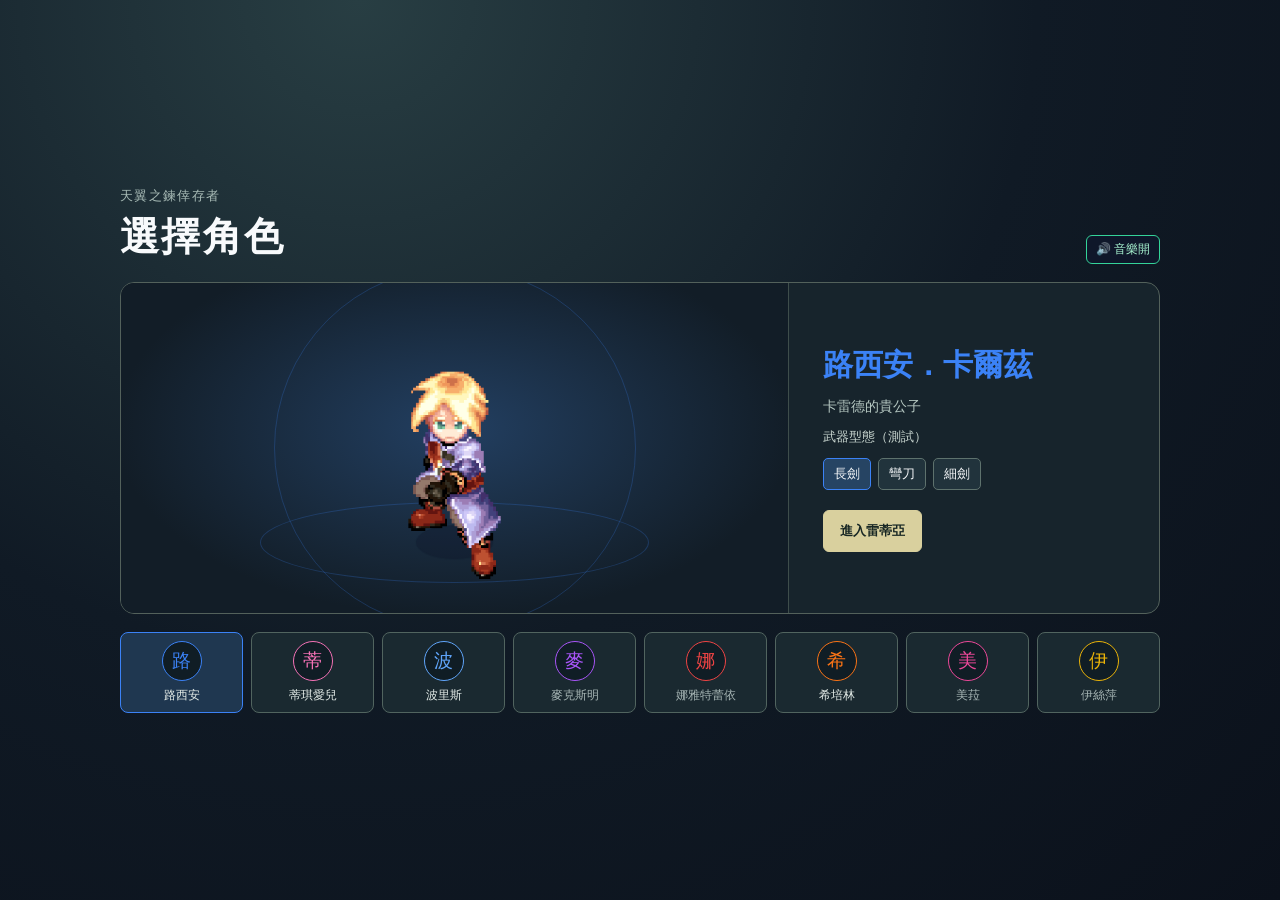
==== commit 7299d323: "feat(V3.3)小波實裝，"強化"試作，已知BUG修正" ====
--- a/index.html
+++ b/index.html
@@ -228,7 +228,8 @@
             <script src="skills/skill_common.js"></script>
             <script src="skills/skill_tichiel.js"></script>
             <script src="skills/skill_lucien.js"></script>
-            <script src="skills/skill_sivelin.js"></script>     
+            <script src="skills/skill_sivelin.js"></script>
+            <script src="skills/skill_boris.js"></script>
   
       <!-- ==================== 3. 系統引擎層 (systems/) ==================== -->
       <script src="systems/equip.js"></script>
--- a/styles/scenes.css
+++ b/styles/scenes.css
@@ -192,16 +192,17 @@
 .town-bag-list { flex: 1 1 auto; max-height: 274px; touch-action: pan-y; }
 .town-bag-list > p { padding: 8px 0; color: #c2b3d4; font-size: 12px; }
 .town-skill-list { max-height: 360px; }
-.town-bag-row { display: flex; gap: 4px; align-items: center; margin-bottom: 3px; min-width: 0; }
+.town-bag-row { display: grid; grid-template-columns: minmax(0,1fr) 60px; gap: 4px; margin-bottom: 3px; min-width: 0; }
 #npc-modal-box .town-bag-item {
-  display: grid; grid-template-columns: 22px minmax(0,1fr) auto; align-items: center; gap: 5px;
-  min-height: 28px; min-width: 0; flex: 1; padding: 2px 5px; text-align: left;
+  display: grid; grid-template-columns: 22px minmax(0,1fr) 52px; align-items: center; gap: 5px;
+  min-height: 28px; min-width: 0; padding: 2px 5px; text-align: left;
   background: #221b30; color: #fff0fc; border: 1px solid #625170; border-radius: 5px;
   cursor: pointer; touch-action: manipulation; -webkit-tap-highlight-color: transparent;
 }
 .town-bag-item img { width: 20px; height: 20px; object-fit: contain; pointer-events: none; }
 .town-bag-item strong, .town-bag-selected { overflow: hidden; text-overflow: ellipsis; white-space: nowrap; }
-.town-bag-item strong { font-size: 12px; }.town-bag-item small { white-space: nowrap; font-size: 10px; color: #cabbd5; }
+.town-bag-item strong { font-size: 12px; }
+.town-bag-item small { white-space: nowrap; text-align: right; font-size: 10px; color: #cabbd5; }
 #npc-modal-box .town-bag-item[aria-pressed=true] { background: #403052; border-color: #e7d1fa; }
 #npc-modal-box .town-small-button, #npc-modal-box .town-stat-steps button {
   flex: none; min-height: 24px; padding: 2px 5px; border-radius: 4px; border: 1px solid #8b739f;
@@ -209,8 +210,13 @@
 }
 #npc-modal-box .town-small-button:disabled, #npc-modal-box .town-stat-steps button:disabled { opacity: .48; cursor: default; }
 #npc-modal-box .town-primary-button { color: #241a30; background: #d7bde9; border-color: #f0defc; font-weight: 700; }
-#npc-modal-box .town-bag-sell { color: #f7d79d; background: #4a3030; border-color: #82583c; }
+#npc-modal-box .town-bag-sell {
+  min-width: 0; overflow: hidden; text-overflow: ellipsis; font-variant-numeric: tabular-nums;
+  color: #f7d79d; background: #4a3030; border-color: #82583c;
+}
 .town-bag-selected { flex: 1; font-size: 11px; color: #dfcbec; }
+.town-bag-full-price { flex: none; font-size: 11px; white-space: nowrap; color: #f7d79d; font-variant-numeric: tabular-nums; }
+.town-bag-full-price:empty { display: none; }
 
 .town-character-layout {
   grid-template-columns: minmax(105px,.72fr) minmax(166px,1.05fr) minmax(200px,1.34fr);
